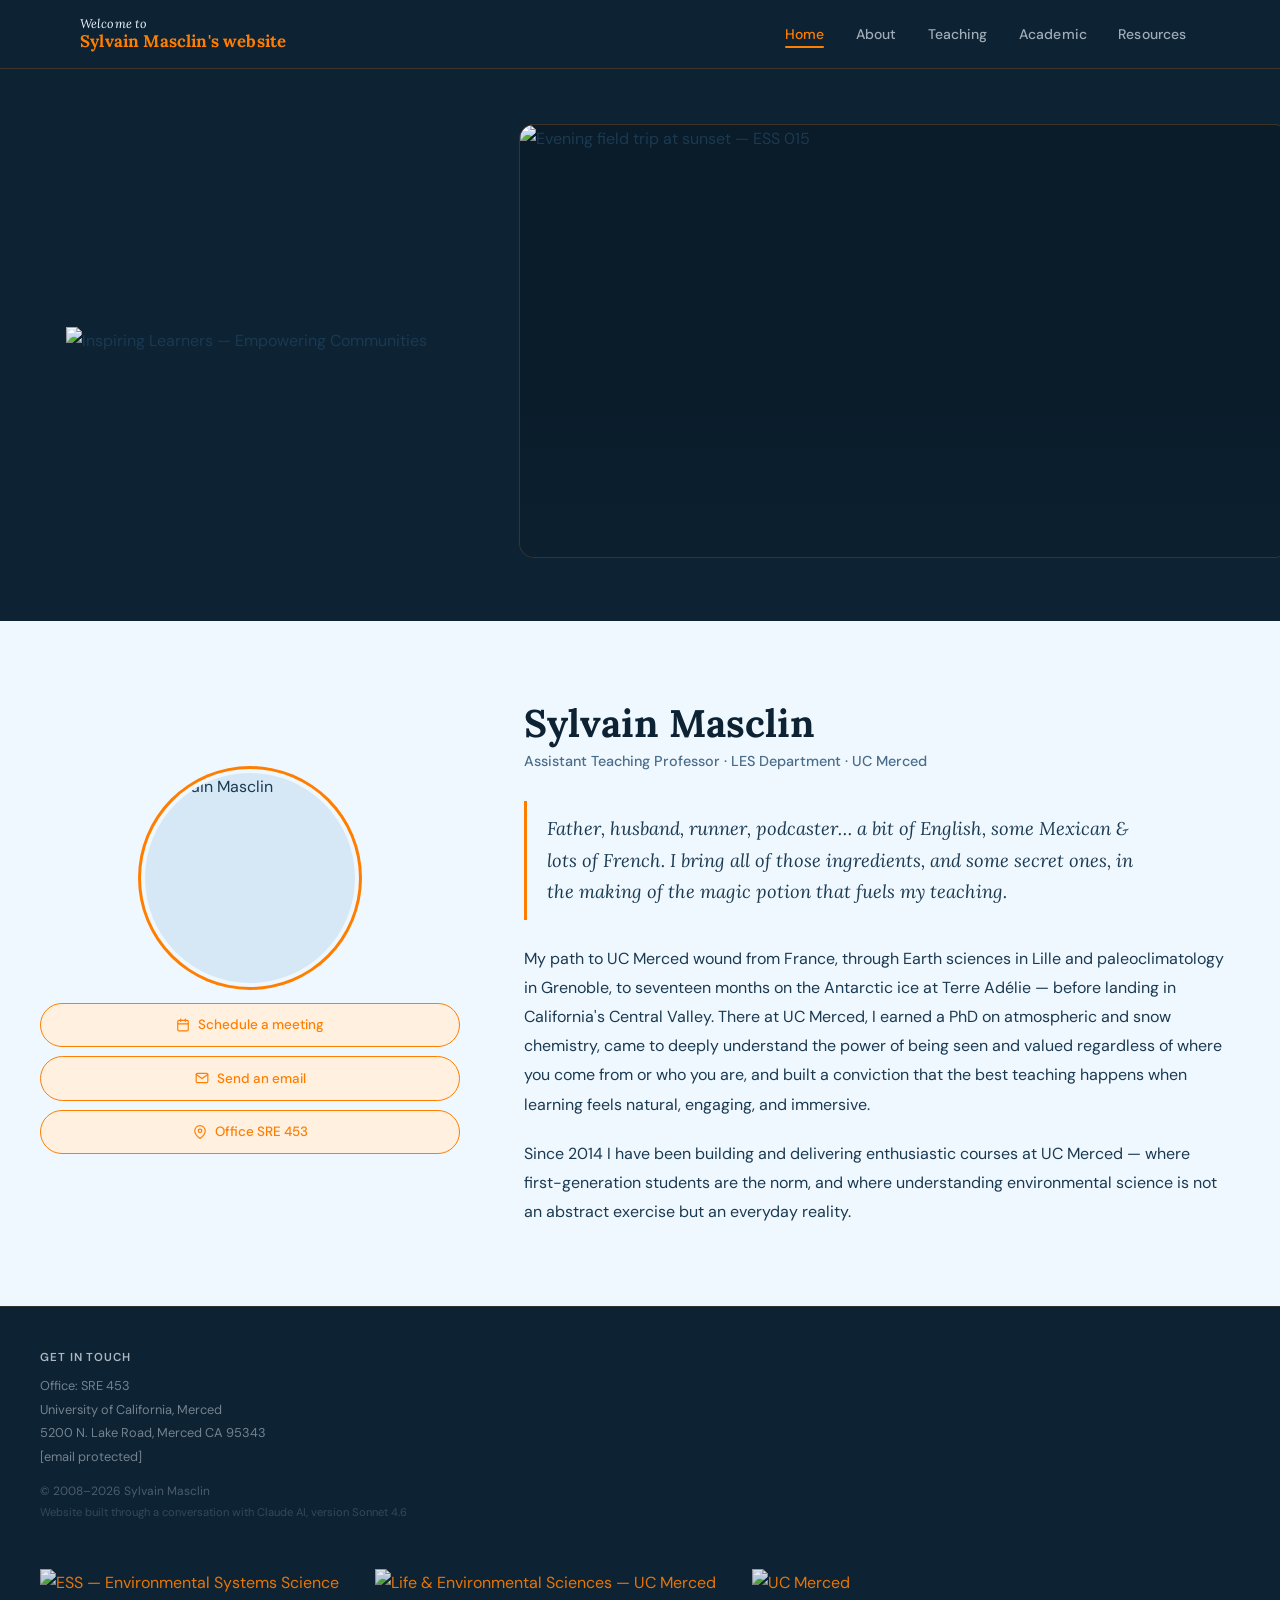
==== index.html @ 2f9e38b6 "Add files via upload" ====
<!DOCTYPE html>
<html lang="en">
<head>
  <meta charset="UTF-8">
  <meta name="viewport" content="width=device-width, initial-scale=1.0">
  <title>Sylvain Masclin — Inspiring Learners, Empowering Communities</title>
  <meta name="description" content="Sylvain Masclin, Assistant Teaching Professor at UC Merced. Earth sciences, atmospheric science, Antarctic field research, and the art of making it stick.">
  <link rel="preconnect" href="https://fonts.googleapis.com">
  <link rel="preconnect" href="https://fonts.gstatic.com" crossorigin>
  <link href="https://fonts.googleapis.com/css2?family=Lora:ital,wght@0,400;0,600;0,700;1,400;1,600&family=DM+Sans:ital,opsz,wght@0,9..40,300;0,9..40,400;0,9..40,500;0,9..40,600;1,9..40,400&display=swap" rel="stylesheet">
  <link rel="stylesheet" href="style.css">
  <style>

    /* ══ NAV ══════════════════════════════════════════════════ */
    .site-nav {
      background: #0d2233;
      border-bottom: 1px solid rgba(255,126,0,0.2);
      position: sticky;
      top: 0;
      z-index: 100;
    }
    .site-nav__inner {
      max-width: 1200px;
      margin-inline: auto;
      padding-inline: clamp(1.25rem, 4vw, 2.5rem);
      display: flex;
      align-items: center;
      gap: 2rem;
      height: 68px;
    }
    .site-nav__brand {
      flex-shrink: 0;
      text-decoration: none;
      line-height: 1.2;
    }
    .site-nav__brand-welcome {
      display: block;
      font-family: 'Lora', serif;
      font-size: 0.78rem;
      font-style: italic;
      font-weight: 400;
      color: #f0f8ff;
      letter-spacing: 0.01em;
    }
    .site-nav__brand-name {
      display: block;
      font-family: 'Lora', serif;
      font-size: 1.05rem;
      font-weight: 700;
      color: #FF7E00;
      letter-spacing: 0.01em;
    }
    .site-nav__links {
      display: flex;
      gap: 0.25rem;
      list-style: none;
      margin-left: auto;
    }
    .site-nav__links a {
      font-family: 'DM Sans', sans-serif;
      font-size: 0.875rem;
      font-weight: 500;
      color: rgba(240,248,255,0.65);
      padding: 0.35rem 0.85rem;
      text-decoration: none;
      position: relative;
      transition: color 200ms ease;
    }
    .site-nav__links a::after {
      content: '';
      position: absolute;
      bottom: 1px; left: 0.85rem; right: 0.85rem;
      height: 1.5px;
      background: #FF7E00;
      transform: scaleX(0);
      transform-origin: left;
      transition: transform 280ms ease;
      border-radius: 1px;
    }
    .site-nav__links a:hover { color: #f0f8ff; }
    .site-nav__links a:hover::after { transform: scaleX(1); }
    .site-nav__links a.active { color: #FF7E00; }
    .site-nav__links a.active::after { transform: scaleX(1); }
    .site-nav__toggle {
      display: none;
      flex-direction: column;
      justify-content: center;
      align-items: center;
      gap: 5px;
      width: 40px; height: 40px;
      background: none; border: none;
      cursor: pointer; padding: 4px;
      margin-left: auto;
    }
    .site-nav__toggle span {
      display: block; width: 22px; height: 1.5px;
      background: rgba(240,248,255,0.7); border-radius: 2px;
    }

    /* ══ HERO ════════════════════════════════════════════════ */
    .hero {
      background: #0d2233;
      padding: 3.5rem clamp(1.25rem, 4vw, 2.5rem) 4rem;
      overflow: hidden;
    }
    .hero__inner {
      max-width: 1200px;
      margin-inline: auto;
      display: grid;
      grid-template-columns: 36% 64%;
      gap: 3rem;
      align-items: center;
    }
    .hero__left {
      display: flex;
      align-items: center;
      justify-content: center;
    }
    .hero__tagline-img {
      width: 100%;
      max-width: 380px;
      height: auto;
      display: block;
      mix-blend-mode: lighten;
    }
    .hero__slideshow {
      position: relative;
      border-radius: 14px;
      overflow: hidden;
      aspect-ratio: 16 / 9;
      background: #0a1c2a;
      box-shadow: 0 0 0 1px rgba(255,126,0,0.2);
      width: 100%;
      max-width: 100%;
      box-sizing: border-box;
    }
    .hslide {
      position: absolute;
      inset: 0;
      opacity: 0;
      transition: opacity 1.2s ease;
    }
    .hslide.active { opacity: 1; }
    .hslide img {
      width: 100%;
      height: 100%;
      object-fit: cover;
      object-position: center;
      display: block;
    }
    .hero__slideshow::after {
      content: '';
      position: absolute; inset: 0;
      background: linear-gradient(to top, rgba(13,34,51,0.60) 0%, transparent 38%);
      pointer-events: none;
      z-index: 1;
    }
    .hslide-caption {
      position: absolute;
      bottom: 0.85rem; left: 1rem; right: 2.5rem;
      z-index: 2;
      font-family: 'DM Sans', sans-serif;
      font-size: 0.7rem;
      font-style: italic;
      color: rgba(240,248,255,0.58);
    }
    .hslide-dots {
      position: absolute;
      bottom: 0.85rem; right: 1rem;
      z-index: 3;
      display: flex; gap: 5px;
    }
    .hsdot {
      width: 6px; height: 6px;
      border-radius: 50%;
      background: rgba(240,248,255,0.3);
      border: none; cursor: pointer; padding: 0;
      transition: all 0.25s ease;
    }
    .hsdot.active { background: #FF7E00; width: 18px; border-radius: 3px; }

    /* ══ INTRO ═══════════════════════════════════════════════ */
    .intro {
      background: #f0f8ff;
      padding: 5rem clamp(1.25rem, 4vw, 2.5rem);
    }
    .intro__inner {
      max-width: 1200px;
      margin-inline: auto;
      display: grid;
      grid-template-columns: 35% 65%;
      gap: 4rem;
      align-items: center;
    }
    .intro__photo-col {
      display: flex;
      flex-direction: column;
      align-items: center;
      gap: 1.25rem;
    }
    .intro__photo-frame {
      width: 210px; height: 210px;
      border-radius: 50%;
      overflow: hidden;
      background: #d6e8f5;
      box-shadow: 0 0 0 4px #f0f8ff, 0 0 0 7px #FF7E00;
      flex-shrink: 0;
    }
    .intro__photo-frame img {
      width: 100%; height: 100%;
      object-fit: cover; object-position: center top;
      display: block;
    }
    .intro__photo-actions {
      display: flex;
      flex-direction: column;
      gap: 0.6rem;
      width: 100%;
    }
    .intro__action-btn {
      display: flex;
      align-items: center;
      justify-content: center;
      gap: 0.5rem;
      font-family: 'DM Sans', sans-serif;
      font-size: 0.84rem;
      font-weight: 500;
      color: #FF7E00;
      background: #fff0e0;
      border: 1.5px solid #FF7E00;
      border-radius: 100px;
      padding: 0.58rem 1rem;
      text-decoration: none;
      transition: background 200ms, color 200ms;
    }
    .intro__action-btn:hover { background: #FF7E00; color: #fff; }
    .intro__action-btn svg { width: 14px; height: 14px; flex-shrink: 0; }
    .intro__bio-name {
      font-family: 'Lora', serif;
      font-size: clamp(1.8rem, 3vw, 2.5rem);
      font-weight: 700;
      color: #0d2233;
      line-height: 1.15;
      margin-bottom: 0.3rem;
    }
    .intro__bio-role {
      font-family: 'DM Sans', sans-serif;
      font-size: 0.9rem;
      font-weight: 500;
      color: #4a6d8c;
      line-height: 1.6;
      margin-bottom: 1.75rem;
    }
    .intro__bio-quote {
      font-family: 'Lora', serif;
      font-size: 1.15rem;
      font-style: italic;
      color: #1a3a52;
      line-height: 1.72;
      margin-bottom: 1.5rem;
      max-width: 58ch;
      border-left: 3px solid #FF7E00;
      padding-left: 1.25rem;
      margin-left: 0;
    }
    .intro__bio-body {
      font-family: 'DM Sans', sans-serif;
      font-size: 1rem;
      color: #1a3a52;
      line-height: 1.82;
      max-width: 64ch;
    }

    /* ══ FOOTER — single row, two columns ════════════════════ */
    .site-footer {
      background: #0d2233;
      border-top: 1px solid rgba(255,126,0,0.15);
      padding: 2.5rem clamp(1.25rem, 4vw, 2.5rem);
    }
    .site-footer__inner {
      max-width: 1200px;
      margin-inline: auto;
      display: flex;
      align-items: center;
      justify-content: space-between;
      gap: 3rem;
    }
    .site-footer__left {
      display: flex;
      flex-direction: column;
      gap: 0;
    }
    .site-footer__address {
      font-family: 'DM Sans', sans-serif;
      font-size: 0.8rem;
      color: rgba(240,248,255,0.45);
      line-height: 1.85;
      font-style: normal;
    }
    .site-footer__address strong {
      color: rgba(240,248,255,0.7);
      font-style: normal;
      display: block;
      margin-bottom: 0.35rem;
      font-size: 0.72rem;
      font-weight: 600;
      letter-spacing: 0.08em;
      text-transform: uppercase;
    }
    .site-footer__address a {
      color: rgba(240,248,255,0.45);
      text-decoration: none;
      transition: color 200ms;
    }
    .site-footer__address a:hover { color: #FF7E00; }
    .site-footer__copy {
      display: block;
      margin-top: 0.75rem;
      font-family: 'DM Sans', sans-serif;
      font-size: 0.75rem;
      color: rgba(240,248,255,0.28);
    }
    .site-footer__built {
      display: block;
      font-family: 'DM Sans', sans-serif;
      font-size: 0.7rem;
      color: rgba(240,248,255,0.18);
      line-height: 1.5;
      margin-top: 0.15rem;
    }
    /* Right: three logos side by side */
    .site-footer__logos {
      display: flex;
      align-items: center;
      gap: 2.25rem;
      flex-shrink: 0;
    }
    .site-footer__logo-img {
      height: 48px;
      width: auto;
      display: block;
      opacity: 0.9;
      transition: opacity 200ms;
    }
    .site-footer__logo-img:hover { opacity: 1; }

    /* ══ RESPONSIVE ═══════════════════════════════════════════ */
    @media (max-width: 960px) {
      .hero__inner { grid-template-columns: 1fr; gap: 2.5rem; }
      .hero__left { justify-content: center; }
      .hero__slideshow { aspect-ratio: 4/3; }
      .intro__inner { grid-template-columns: 1fr; gap: 2.5rem; }
      .intro__photo-col { flex-direction: row; align-items: center; gap: 2rem; }
      .intro__photo-frame { width: 140px; height: 140px; flex-shrink: 0; }
      .intro__photo-actions { flex-direction: row; flex-wrap: wrap; }
    }
    @media (max-width: 700px) {
      .site-footer__inner { flex-direction: column; align-items: flex-start; gap: 2rem; }
      .site-footer__logos { gap: 1.5rem; }
      .site-footer__logo-img { height: 38px; }
    }
    @media (max-width: 600px) {
      .site-nav__links {
        display: none;
        flex-direction: column;
        position: absolute;
        top: 68px; left: 0; right: 0;
        background: #0d2233;
        border-bottom: 1px solid rgba(255,126,0,0.15);
        padding: 1rem 1.5rem;
        z-index: 99;
      }
      .site-nav__links.open { display: flex; }
      .site-nav__links a { font-size: 1rem; padding: 0.65rem 0; }
      .site-nav__links a::after { display: none; }
      .site-nav__toggle { display: flex; }
      .intro__photo-col { flex-direction: column; align-items: center; }
      .intro__photo-frame { width: 180px; height: 180px; }
      .intro__photo-actions { flex-direction: column; width: 100%; }
      .site-nav__brand-welcome { font-size: 0.7rem; }
      .site-nav__brand-name { font-size: 0.9rem; }
    }
  </style>
</head>
<body>

  <a href="#main" class="skip-link">Skip to content</a>

  <nav class="site-nav" aria-label="Main navigation">
    <div class="site-nav__inner">
      <a href="index.html" class="site-nav__brand" aria-label="Sylvain Masclin — Home">
        <span class="site-nav__brand-welcome">Welcome to</span>
        <span class="site-nav__brand-name">Sylvain Masclin's website</span>
      </a>
      <button class="site-nav__toggle" aria-label="Toggle menu" aria-expanded="false" id="nav-toggle">
        <span></span><span></span><span></span>
      </button>
      <ul class="site-nav__links" id="nav-links">
        <li><a href="index.html" class="active">Home</a></li>
        <li><a href="about.html">About</a></li>
        <li><a href="teaching.html">Teaching</a></li>
        <li><a href="academic.html">Academic</a></li>
        <li><a href="resources.html">Resources</a></li>
      </ul>
    </div>
  </nav>

  <main id="main">

    <section class="hero" aria-label="Welcome">
      <div class="hero__inner">
        <div class="hero__left">
          <img src="images/Inspiring_Learners_Empowering_Communities.png"
               alt="Inspiring Learners — Empowering Communities"
               class="hero__tagline-img">
        </div>
        <div class="hero__slideshow" aria-label="Teaching and field course moments">
          <div class="hslide active"><img src="images/10_ESS015__Evening_Field_Trip.jpeg" alt="Evening field trip at sunset — ESS 015"></div>
          <div class="hslide"><img src="images/01_ESS050__Back_from_Vernal_Pool_Field_Trip.png" alt="Back from a vernal pool field trip — ESS 050"></div>
          <div class="hslide"><img src="images/05_ESS002__Class_Activity_in_COB120.jpeg" alt="Class activity in COB 120 — ESS 002"></div>
          <div class="hslide"><img src="images/06_ESS015__Visit_at_the_Weather_Station.jpeg" alt="Visit at the weather station — ESS 015"></div>
          <div class="hslide"><img src="images/09_ESS015__Class_Activity_in_COB114.jpeg" alt="Class activity in COB 114 — ESS 015"></div>
          <div class="hslide"><img src="images/04_ESS015__On_the_Way_Back_from_UC_Merced_Weather_Station.png" alt="On the way back from the weather station — ESS 015"></div>
          <div class="hslide"><img src="images/07_ESS002__Class_Activity_in_COB2_130.jpeg" alt="Class activity — ESS 002"></div>
          <div class="hslide"><img src="images/03_ESS002__Class_Activity_in_ACS102.jpeg" alt="Class activity in ACS 102 — ESS 002"></div>
          <div class="hslide"><img src="images/08_Teaching_Pedagogy_to_Graduate_Students.jpg" alt="Teaching pedagogy to graduate students"></div>
          <div class="hslide"><img src="images/11_ESS050__Class_Activity_in_SSB120.jpeg" alt="Class activity in SSB 120 — ESS 050"></div>
          <div class="hslide"><img src="images/02_ESS002__Behind_the_Students_scene.jpeg" alt="Behind-the-scenes in class — ESS 002"></div>
          <div class="hslide"><img src="images/12_ESS110__A_Teaching_Moment_in_Glacier_Point_120.png" alt="A teaching moment at Glacier Point"></div>
          <div class="hslide-caption" id="slide-caption" aria-live="polite"></div>
          <div class="hslide-dots" id="slide-dots" aria-label="Slideshow navigation"></div>
        </div>
      </div>
    </section>

    <section class="intro" aria-labelledby="intro-name">
      <div class="intro__inner">
        <div class="intro__photo-col">
          <div class="intro__photo-frame">
            <img src="images/Selfie.jpg" alt="Sylvain Masclin">
          </div>
          <div class="intro__photo-actions">
            <a href="https://calendar.app.google/placeholder" class="intro__action-btn" target="_blank" rel="noopener">
              <svg viewBox="0 0 24 24" fill="none" stroke="currentColor" stroke-width="2" stroke-linecap="round" stroke-linejoin="round" aria-hidden="true"><rect x="3" y="4" width="18" height="18" rx="2"/><line x1="16" y1="2" x2="16" y2="6"/><line x1="8" y1="2" x2="8" y2="6"/><line x1="3" y1="10" x2="21" y2="10"/></svg>
              Schedule a meeting
            </a>
            <a href="/cdn-cgi/l/email-protection#e89b85899b8b848186a89d8b858d9a8b8d8cc68d8c9d" class="intro__action-btn">
              <svg viewBox="0 0 24 24" fill="none" stroke="currentColor" stroke-width="2" stroke-linecap="round" stroke-linejoin="round" aria-hidden="true"><path d="M4 4h16c1.1 0 2 .9 2 2v12c0 1.1-.9 2-2 2H4c-1.1 0-2-.9-2-2V6c0-1.1.9-2 2-2z"/><polyline points="22,6 12,13 2,6"/></svg>
              Send an email
            </a>
            <a href="https://maps.ucmerced.edu" class="intro__action-btn" target="_blank" rel="noopener">
              <svg viewBox="0 0 24 24" fill="none" stroke="currentColor" stroke-width="2" stroke-linecap="round" stroke-linejoin="round" aria-hidden="true"><path d="M21 10c0 7-9 13-9 13S3 17 3 10a9 9 0 0 1 18 0z"/><circle cx="12" cy="10" r="3"/></svg>
              Office SRE 453
            </a>
          </div>
        </div>
        <div class="intro__bio">
          <h1 class="intro__bio-name" id="intro-name">Sylvain Masclin</h1>
          <p class="intro__bio-role">Assistant Teaching Professor · LES Department · UC Merced</p>
          <blockquote class="intro__bio-quote">
            Father, husband, runner, podcaster… a bit of English, some Mexican &amp; lots of French. I bring all of those ingredients, and some secret ones, in the making of the magic potion that fuels my teaching.
          </blockquote>
          <p class="intro__bio-body">
            My path to UC Merced wound from France, through Earth sciences in Lille and paleoclimatology in Grenoble, to seventeen months on the Antarctic ice at Terre Adélie — before landing in California's Central Valley. There at UC Merced, I earned a PhD on atmospheric and snow chemistry, came to deeply understand the power of being seen and valued regardless of where you come from or who you are, and built a conviction that the best teaching happens when learning feels natural, engaging, and immersive.
          </p>
          <p class="intro__bio-body" style="margin-top:1.1rem;">
            Since 2014 I have been building and delivering enthusiastic courses at UC Merced — where first-generation students are the norm, and where understanding environmental science is not an abstract exercise but an everyday reality.
          </p>
        </div>
      </div>
    </section>

  </main>

  <footer class="site-footer" role="contentinfo">
    <div class="site-footer__inner">

      <!-- Left: address + copyright -->
      <div class="site-footer__left">
        <address class="site-footer__address">
          <strong>Get in Touch</strong>
          Office: SRE 453<br>
          University of California, Merced<br>
          5200 N. Lake Road, Merced CA 95343<br>
          <a href="/cdn-cgi/l/email-protection#02716f6371616e6b6c4277616f67706167662c676677"><span class="__cf_email__" data-cfemail="97e4faf6e4f4fbfef9d7e2f4faf2e5f4f2f3b9f2f3e2">[email&#160;protected]</span></a>
        </address>
        <span class="site-footer__copy">© 2008–2026 Sylvain Masclin</span>
        <span class="site-footer__built">Website built through a conversation with Claude&nbsp;AI, version Sonnet&nbsp;4.6</span>
      </div>

      <!-- Right: three logos side by side, vertically centered -->
      <div class="site-footer__logos">
        <a href="https://les.ucmerced.edu/ess" target="_blank" rel="noopener" aria-label="Environmental Systems Science — UC Merced">
          <img src="images/ESS_Logo.png" alt="ESS — Environmental Systems Science" class="site-footer__logo-img">
        </a>
        <a href="https://les.ucmerced.edu" target="_blank" rel="noopener" aria-label="Life and Environmental Sciences — UC Merced">
          <img src="images/LESlogo.png" alt="Life &amp; Environmental Sciences — UC Merced" class="site-footer__logo-img">
        </a>
        <a href="https://www.ucmerced.edu" target="_blank" rel="noopener" aria-label="University of California, Merced">
          <img src="images/ucmlogo_boomer.png" alt="UC Merced" class="site-footer__logo-img">
        </a>
      </div>

    </div>
  </footer>

  <script data-cfasync="false" src="/cdn-cgi/scripts/5c5dd728/cloudflare-static/email-decode.min.js"></script><script>
    const slides   = document.querySelectorAll('.hslide');
    const dotsWrap = document.getElementById('slide-dots');
    const caption  = document.getElementById('slide-caption');
    let cur = 0, timer;
    const captions = [
      'Evening field trip — ESS 015',
      'Vernal pool field trip — ESS 050',
      'Class activity in COB 120 — ESS 002',
      'Weather station visit — ESS 015',
      'Class activity in COB 114 — ESS 015',
      'On the way back from the weather station — ESS 015',
      'Class activity — ESS 002',
      'Class activity in ACS 102 — ESS 002',
      'Teaching pedagogy to graduate students',
      'Class activity in SSB 120 — ESS 050',
      'Behind the scenes — ESS 002',
      'A teaching moment at Glacier Point'
    ];
    slides.forEach((_, i) => {
      const d = document.createElement('button');
      d.className = 'hsdot' + (i === 0 ? ' active' : '');
      d.setAttribute('aria-label', 'Go to slide ' + (i + 1));
      d.addEventListener('click', () => { goTo(i); reset(); });
      dotsWrap.appendChild(d);
    });
    function goTo(n) {
      slides[cur].classList.remove('active');
      dotsWrap.querySelectorAll('.hsdot')[cur].classList.remove('active');
      cur = (n + slides.length) % slides.length;
      slides[cur].classList.add('active');
      dotsWrap.querySelectorAll('.hsdot')[cur].classList.add('active');
      caption.textContent = captions[cur] || '';
    }
    function reset() {
      clearInterval(timer);
      timer = setInterval(() => goTo(cur + 1), 7000);
    }
    caption.textContent = captions[0];
    reset();

    const t
---- style.css ----
/* ============================================================
   style.css — Sylvain Masclin Personal Academic Website
   smasclin.com
   ============================================================ */

/* ── Google Fonts ─────────────────────────────────────────── */
@import url('https://fonts.googleapis.com/css2?family=Lora:ital,wght@0,400;0,600;0,700;1,400;1,600&family=DM+Sans:ital,opsz,wght@0,9..40,300;0,9..40,400;0,9..40,500;0,9..40,600;1,9..40,400&display=swap');

/* ── CSS Custom Properties ────────────────────────────────── */
:root {
  /* Brand palette */
  --accent:        #FF7E00;
  --accent-dark:   #cc6500;
  --accent-light:  #ffaa44;
  --accent-tint:   #fff0e0;

  /* Backgrounds */
  --bg-page:       #f0f8ff;
  --bg-surface:    #e8f4ff;
  --bg-card:       #f8fcff;
  --bg-dark:       #0d2233;

  /* Text */
  --text-primary:  #0d2233;
  --text-body:     #1a3a52;
  --text-muted:    #4a6d8c;
  --text-light:    #7a9ab5;
  --text-on-dark:  #f0f8ff;

  /* Borders */
  --border-light:  #d6e8f5;
  --border-mid:    #b8d4e8;

  /* Typography */
  --font-serif:    'Lora', Georgia, serif;
  --font-sans:     'DM Sans', system-ui, sans-serif;

  /* Spacing scale */
  --space-xs:  0.5rem;
  --space-sm:  1rem;
  --space-md:  1.5rem;
  --space-lg:  2.5rem;
  --space-xl:  4rem;
  --space-2xl: 6rem;

  /* Layout */
  --content-width:     1100px;
  --content-narrow:    720px;
  --radius-sm:   6px;
  --radius-md:   12px;
  --radius-lg:   20px;
  --radius-pill: 100px;

  /* Transitions */
  --transition-fast: 180ms ease;
  --transition-mid:  300ms ease;
}

/* ── Reset & Base ──────────────────────────────────────────── */
*, *::before, *::after {
  box-sizing: border-box;
  margin: 0;
  padding: 0;
}

html {
  font-size: 16px;
  scroll-behavior: smooth;
  -webkit-text-size-adjust: 100%;
}

body {
  background-color: var(--bg-page);
  color: var(--text-body);
  font-family: var(--font-sans);
  font-size: 1rem;
  font-weight: 400;
  line-height: 1.75;
  min-height: 100vh;
  display: flex;
  flex-direction: column;
}

img {
  display: block;
  max-width: 100%;
  height: auto;
}

a {
  color: var(--accent);
  text-decoration: none;
  transition: color var(--transition-fast);
}

a:hover {
  color: var(--accent-dark);
}

ul, ol {
  padding-left: 1.4rem;
}

/* ── Typography Scale ──────────────────────────────────────── */
h1, h2, h3, h4, h5, h6 {
  font-family: var(--font-serif);
  color: var(--text-primary);
  line-height: 1.2;
  font-weight: 700;
}

h1 { font-size: clamp(2rem,    5vw, 3.25rem); }
h2 { font-size: clamp(1.5rem,  3vw, 2.25rem); }
h3 { font-size: clamp(1.2rem, 2.5vw, 1.6rem); }
h4 { font-size: 1.15rem; font-weight: 600; }
h5 { font-size: 1rem;    font-weight: 600; }
h6 { font-size: 0.9rem;  font-weight: 600; letter-spacing: 0.06em; text-transform: uppercase; }

p {
  margin-bottom: 1.25rem;
  color: var(--text-body);
}

p:last-child {
  margin-bottom: 0;
}

blockquote {
  border-left: 3px solid var(--accent);
  padding: 0.75rem 0 0.75rem 1.5rem;
  margin: var(--space-md) 0;
  font-family: var(--font-serif);
  font-style: italic;
  font-size: 1.15rem;
  color: var(--text-muted);
}

strong {
  font-weight: 600;
  color: var(--text-primary);
}

em {
  font-style: italic;
}

small {
  font-size: 0.8rem;
  color: var(--text-muted);
}

/* ── Layout Utilities ──────────────────────────────────────── */
.container {
  width: 100%;
  max-width: var(--content-width);
  margin-inline: auto;
  padding-inline: clamp(1.25rem, 5vw, 2.5rem);
}

.container--narrow {
  max-width: var(--content-narrow);
}

.section {
  padding-block: var(--space-xl);
}

.section--lg {
  padding-block: var(--space-2xl);
}

.section--tinted {
  background-color: var(--bg-surface);
}

.section--dark {
  background-color: var(--bg-dark);
  color: var(--text-on-dark);
}

.section--dark h1,
.section--dark h2,
.section--dark h3,
.section--dark h4 {
  color: var(--text-on-dark);
}

.section--dark p {
  color: rgba(250, 246, 240, 0.85);
}

/* ── Grid helpers ──────────────────────────────────────────── */
.grid-2 {
  display: grid;
  grid-template-columns: repeat(auto-fit, minmax(min(100%, 440px), 1fr));
  gap: var(--space-lg);
}

.grid-3 {
  display: grid;
  grid-template-columns: repeat(auto-fit, minmax(min(100%, 300px), 1fr));
  gap: var(--space-md);
}

/* ── Flex helpers ──────────────────────────────────────────── */
.flex-center {
  display: flex;
  align-items: center;
  justify-content: center;
}

.flex-between {
  display: flex;
  align-items: center;
  justify-content: space-between;
  gap: var(--space-sm);
}

/* ── Navigation ────────────────────────────────────────────── */
.site-nav {
  background-color: var(--bg-page);
  border-bottom: 1px solid var(--border-light);
  position: sticky;
  top: 0;
  z-index: 100;
}

.site-nav__inner {
  display: flex;
  align-items: center;
  justify-content: space-between;
  height: 64px;
  gap: var(--space-sm);
}

/* Site name / logo */
.site-nav__name {
  font-family: var(--font-serif);
  font-size: 1.1rem;
  font-weight: 700;
  color: var(--text-primary);
  white-space: nowrap;
  flex-shrink: 0;
}

.site-nav__name:hover {
  color: var(--accent);
}

/* Nav links */
.site-nav__links {
  display: flex;
  align-items: center;
  gap: 0.25rem;
  list-style: none;
  padding: 0;
}

.site-nav__links a {
  font-family: var(--font-sans);
  font-size: 0.875rem;
  font-weight: 500;
  color: var(--text-muted);
  padding: 0.35rem 0.75rem;
  border-radius: var(--radius-pill);
  position: relative;
  transition: color var(--transition-fast), background var(--transition-fast);
  letter-spacing: 0.01em;
}

/* Animated underline effect */
.site-nav__links a::after {
  content: '';
  position: absolute;
  bottom: 2px;
  left: 0.75rem;
  right: 0.75rem;
  height: 1.5px;
  background: var(--accent);
  transform: scaleX(0);
  transform-origin: left;
  transition: transform var(--transition-mid);
  border-radius: 1px;
}

.site-nav__links a:hover {
  color: var(--text-primary);
  background: transparent;
}

.site-nav__links a:hover::after {
  transform: scaleX(1);
}

.site-nav__links a.active {
  color: var(--accent);
}

.site-nav__links a.active::after {
  transform: scaleX(1);
}

/* Mobile hamburger */
.site-nav__toggle {
  display: none;
  flex-direction: column;
  justify-content: center;
  align-items: center;
  gap: 5px;
  width: 40px;
  height: 40px;
  background: none;
  border: none;
  cursor: pointer;
  padding: 4px;
  flex-shrink: 0;
}

.site-nav__toggle span {
  display: block;
  width: 22px;
  height: 1.5px;
  background-color: var(--text-primary);
  border-radius: 2px;
  transition: transform var(--transition-fast), opacity var(--transition-fast);
}

/* ── Page Header (used on inner pages) ─────────────────────── */
.page-header {
  background-color: var(--bg-surface);
  border-bottom: 1px solid var(--border-light);
  padding-block: var(--space-xl);
}

.page-header__eyebrow {
  font-family: var(--font-sans);
  font-size: 0.75rem;
  font-weight: 600;
  letter-spacing: 0.1em;
  text-transform: uppercase;
  color: var(--accent);
  margin-bottom: 0.75rem;
  display: block;
}

.page-header__title {
  margin-bottom: 0.75rem;
}

.page-header__subtitle {
  font-size: 1.15rem;
  color: var(--text-muted);
  max-width: 60ch;
}

/* ── Hero ──────────────────────────────────────────────────── */
.hero {
  background-color: var(--bg-surface);
  padding-block: var(--space-xl);
}

.hero__inner {
  display: grid;
  grid-template-columns: 1fr 1fr;
  gap: var(--space-xl);
  align-items: center;
}

.hero__eyebrow {
  font-family: var(--font-sans);
  font-size: 0.75rem;
  font-weight: 600;
  letter-spacing: 0.12em;
  text-transform: uppercase;
  color: var(--accent);
  margin-bottom: 1rem;
  display: block;
}

.hero__title {
  margin-bottom: 1.25rem;
}

.hero__title em {
  font-style: italic;
  color: var(--accent);
}

.hero__lead {
  font-size: 1.1rem;
  color: var(--text-muted);
  max-width: 52ch;
  margin-bottom: var(--space-md);
}

/* ── Buttons ───────────────────────────────────────────────── */
.btn {
  display: inline-flex;
  align-items: center;
  gap: 0.5rem;
  font-family: var(--font-sans);
  font-size: 0.9rem;
  font-weight: 500;
  padding: 0.65rem 1.4rem;
  border-radius: var(--radius-pill);
  border: 1.5px solid transparent;
  cursor: pointer;
  transition: background var(--transition-fast),
              color var(--transition-fast),
              border-color var(--transition-fast),
              transform var(--transition-fast);
  text-decoration: none;
  white-space: nowrap;
}

.btn:hover {
  transform: translateY(-1px);
}

.btn--primary {
  background: var(--accent);
  color: #fff;
  border-color: var(--accent);
}

.btn--primary:hover {
  background: var(--accent-dark);
  border-color: var(--accent-dark);
  color: #fff;
}

.btn--outline {
  background: transparent;
  color: var(--accent);
  border-color: var(--accent);
}

.btn--outline:hover {
  background: var(--accent-tint);
  color: var(--accent-dark);
}

.btn--ghost {
  background: transparent;
  color: var(--text-muted);
  border-color: var(--border-mid);
}

.btn--ghost:hover {
  background: var(--bg-surface);
  color: var(--text-primary);
  border-color: var(--border-mid);
}

.btn-group {
  display: flex;
  flex-wrap: wrap;
  gap: 0.75rem;
  margin-top: var(--space-md);
}

/* ── Cards ─────────────────────────────────────────────────── */
.card {
  background: var(--bg-card);
  border: 1px solid var(--border-light);
  border-radius: var(--radius-lg);
  padding: var(--space-md);
  transition: box-shadow var(--transition-mid), transform var(--transition-mid);
}

.card:hover {
  transform: translateY(-3px);
  box-shadow: 0 8px 28px rgba(43, 35, 24, 0.08);
}

.card__tag {
  display: inline-block;
  font-family: var(--font-sans);
  font-size: 0.7rem;
  font-weight: 600;
  letter-spacing: 0.08em;
  text-transform: uppercase;
  color: var(--accent);
  background: var(--accent-tint);
  padding: 0.25rem 0.65rem;
  border-radius: var(--radius-pill);
  margin-bottom: 0.75rem;
}

.card__title {
  font-size: 1.15rem;
  margin-bottom: 0.5rem;
}

.card__body {
  font-size: 0.9rem;
  color: var(--text-muted);
  line-height: 1.65;
}

/* ── Dividers & Decorative ─────────────────────────────────── */
.divider {
  border: none;
  border-top: 1px solid var(--border-light);
  margin-block: var(--space-lg);
}

.section-label {
  display: flex;
  align-items: center;
  gap: 1rem;
  font-family: var(--font-sans);
  font-size: 0.7rem;
  font-weight: 600;
  letter-spacing: 0.12em;
  text-transform: uppercase;
  color: var(--text-light);
  margin-bottom: var(--space-md);
}

.section-label::after {
  content: '';
  flex: 1;
  height: 1px;
  background: var(--border-light);
}

.section-heading {
  margin-bottom: var(--space-md);
}

.section-heading__title {
  margin-bottom: 0.5rem;
}

.section-heading__sub {
  font-size: 1.05rem;
  color: var(--text-muted);
  max-width: 55ch;
}

/* ── Tag / Pill ────────────────────────────────────────────── */
.tag {
  display: inline-block;
  font-family: var(--font-sans);
  font-size: 0.75rem;
  font-weight: 500;
  color: var(--text-muted);
  background: var(--bg-surface);
  border: 1px solid var(--border-light);
  padding: 0.2rem 0.65rem;
  border-radius: var(--radius-pill);
}

.tag--accent {
  color: var(--accent);
  background: var(--accent-tint);
  border-color: transparent;
}

/* ── Slideshow ─────────────────────────────────────────────── */
.slideshow {
  position: relative;
  overflow: hidden;
  border-radius: var(--radius-lg);
  background: var(--bg-surface);
  aspect-ratio: 4 / 3;
}

.slideshow__slide {
  position: absolute;
  inset: 0;
  opacity: 0;
  transition: opacity 1s ease;
}

.slideshow__slide.active {
  opacity: 1;
}

.slideshow__slide img {
  width: 100%;
  height: 100%;
  object-fit: cover;
}

.slideshow__caption {
  position: absolute;
  bottom: 0;
  left: 0;
  right: 0;
  padding: 1rem 1.25rem;
  background: linear-gradient(to top, rgba(43,35,24,0.72) 0%, transparent 100%);
  color: rgba(250,246,240,0.9);
  font-size: 0.8rem;
  font-family: var(--font-sans);
}

.slideshow__dots {
  position: absolute;
  bottom: 0.75rem;
  right: 1rem;
  display: flex;
  gap: 6px;
}

.slideshow__dot {
  width: 6px;
  height: 6px;
  border-radius: 50%;
  background: rgba(250,246,240,0.45);
  transition: background var(--transition-fast), width var(--transition-fast);
  cursor: pointer;
  border: none;
}

.slideshow__dot.active {
  background: rgba(250,246,240,0.95);
  width: 18px;
  border-radius: 3px;
}

/* ── Timeline ──────────────────────────────────────────────── */
.timeline {
  position: relative;
  padding-left: 2.5rem;
}

.timeline::before {
  content: '';
  position: absolute;
  left: 0.5rem;
  top: 6px;
  bottom: 6px;
  width: 1px;
  background: var(--border-mid);
}

.timeline__item {
  position: relative;
  margin-bottom: var(--space-lg);
}

.timeline__item:last-child {
  margin-bottom: 0;
}

.timeline__dot {
  position: absolute;
  left: -2.15rem;
  top: 0.35rem;
  width: 12px;
  height: 12px;
  border-radius: 50%;
  background: var(--bg-page);
  border: 2px solid var(--accent);
  transition: background var(--transition-fast);
}

.timeline__item:hover .timeline__dot {
  background: var(--accent);
}

.timeline__date {
  font-family: var(--font-sans);
  font-size: 0.75rem;
  font-weight: 600;
  letter-spacing: 0.08em;
  text-transform: uppercase;
  color: var(--accent);
  margin-bottom: 0.35rem;
}

.timeline__title {
  font-family: var(--font-serif);
  font-size: 1.1rem;
  font-weight: 600;
  color: var(--text-primary);
  margin-bottom: 0.4rem;
}

.timeline__body {
  font-size: 0.9rem;
  color: var(--text-muted);
  line-height: 1.65;
}

/* ── Course Card ───────────────────────────────────────────── */
.course-card {
  background: var(--bg-card);
  border: 1px solid var(--border-light);
  border-top: 3px solid var(--accent);
  border-radius: 0 0 var(--radius-md) var(--radius-md);
  padding: var(--space-md);
}

.course-card__code {
  font-family: var(--font-sans);
  font-size: 0.7rem;
  font-weight: 700;
  letter-spacing: 0.1em;
  text-transform: uppercase;
  color: var(--accent);
  margin-bottom: 0.4rem;
}

.course-card__title {
  font-family: var(--font-serif);
  font-size: 1.2rem;
  font-weight: 700;
  color: var(--text-primary);
  margin-bottom: 0.6rem;
}

.course-card__desc {
  font-size: 0.9rem;
  color: var(--text-muted);
  line-height: 1.65;
  margin-bottom: var(--space-sm);
}

/* ── Contact Strip ─────────────────────────────────────────── */
.contact-strip {
  background: var(--bg-dark);
  color: var(--text-on-dark);
  padding-block: var(--space-lg);
}

.contact-strip__inner {
  display: flex;
  flex-wrap: wrap;
  align-items: center;
  justify-content: space-between;
  gap: var(--space-md);
}

.contact-strip__text h3 {
  color: var(--text-on-dark);
  margin-bottom: 0.4rem;
}

.contact-strip__text p {
  color: rgba(250,246,240,0.7);
  font-size: 0.95rem;
  margin: 0;
}

.contact-strip a {
  color: var(--accent-light);
}

.contact-strip a:hover {
  color: var(--text-on-dark);
}

/* ── Footer ────────────────────────────────────────────────── */
.site-footer {
  background-color: var(--bg-dark);
  border-top: 1px solid rgba(250,246,240,0.08);
  padding-block: var(--space-md);
  margin-top: auto;
}

.site-footer__inner {
  display: flex;
  flex-wrap: wrap;
  align-items: center;
  justify-content: space-between;
  gap: var(--space-sm);
}

.site-footer__copy {
  font-size: 0.8rem;
  color: rgba(250,246,240,0.45);
}

.site-footer__affil {
  font-size: 0.8rem;
  color: rgba(250,246,240,0.45);
  text-align: right;
}

/* ── Resource Hub ──────────────────────────────────────────── */
.resource-section {
  margin-bottom: var(--space-xl);
}

.resource-section__header {
  display: flex;
  align-items: baseline;
  gap: 1rem;
  margin-bottom: var(--space-md);
  padding-bottom: 0.75rem;
  border-bottom: 1px solid var(--border-light);
}

.resource-section__header h3 {
  flex: 1;
}

.resource-section__meta {
  font-size: 0.8rem;
  color: var(--text-light);
}

/* ── Tip Card (Resources newsletter) ──────────────────────── */
.tip-card {
  background: var(--bg-card);
  border: 1px solid var(--border-light);
  border-left: 3px solid var(--accent);
  border-radius: 0 var(--radius-md) var(--radius-md) 0;
  padding: var(--space-sm) var(--space-md);
  margin-bottom: 0.75rem;
  transition: transform var(--transition-fast), box-shadow var(--transition-fast);
}

.tip-card:hover {
  transform: translateX(3px);
  box-shadow: 2px 4px 16px rgba(43,35,24,0.07);
}

.tip-card__meta {
  font-size: 0.75rem;
  color: var(--text-light);
  margin-bottom: 0.25rem;
}

.tip-card__title {
  font-family: var(--font-serif);
  font-size: 1rem;
  font-weight: 600;
  color: var(--text-primary);
}

/* ── Academic / CV Section ─────────────────────────────────── */
.doc-link {
  display: flex;
  align-items: center;
  gap: 1rem;
  padding: var(--space-sm) var(--space-md);
  background: var(--bg-card);
  border: 1px solid var(--border-light);
  border-radius: var(--radius-md);
  margin-bottom: 0.75rem;
  transition: border-color var(--transition-fast), transform var(--transition-fast);
  text-decoration: none;
}

.doc-link:hover {
  border-color: var(--accent);
  transform: translateX(3px);
}

.doc-link__icon {
  width: 40px;
  height: 40px;
  background: var(--accent-tint);
  border-radius: var(--radius-sm);
  display: flex;
  align-items: center;
  justify-content: center;
  font-size: 1.1rem;
  flex-shrink: 0;
}

.doc-link__title {
  font-family: var(--font-serif);
  font-weight: 600;
  color: var(--text-primary);
  margin-bottom: 0.15rem;
}

.doc-link__meta {
  font-size: 0.8rem;
  color: var(--text-light);
}

/* ── Prose content (About, Teaching philosophy) ────────────── */
.prose {
  max-width: 68ch;
}

.prose p {
  margin-bottom: 1.35rem;
}

.prose h2 {
  margin-top: var(--space-lg);
  margin-bottom: var(--space-sm);
}

.prose h3 {
  margin-top: var(--space-md);
  margin-bottom: 0.75rem;
}

.prose ul,
.prose ol {
  margin-bottom: 1.25rem;
}

.prose li {
  margin-bottom: 0.4rem;
  color: var(--text-body);
}

/* ── Responsive — tablet ───────────────────────────────────── */
@media (max-width: 900px) {
  .hero__inner {
    grid-template-columns: 1fr;
  }

  .hero__lead {
    max-width: 100%;
  }
}

/* ── Responsive — mobile ───────────────────────────────────── */
@media (max-width: 600px) {
  :root {
    --space-xl:  2.5rem;
    --space-2xl: 4rem;
  }

  /* Mobile nav: hide links, show hamburger */
  .site-nav__links {
    display: none;
    flex-direction: column;
    position: absolute;
    top: 64px;
    left: 0;
    right: 0;
    background: var(--bg-page);
    border-bottom: 1px solid var(--border-light);
    padding: var(--space-sm) var(--space-md);
    gap: 0.1rem;
    z-index: 99;
  }

  .site-nav__links.open {
    display: flex;
  }

  .site-nav__links a {
    padding: 0.65rem 0.5rem;
    font-size: 1rem;
  }

  .site-nav__links a::after {
    display: none;
  }

  .site-nav {
    position: sticky;
    top: 0;
  }

  .site-nav__toggle {
    display: flex;
  }

  .contact-strip__inner {
    flex-direction: column;
    align-items: flex-start;
  }

  .site-footer__inner {
    flex-direction: column;
    text-align: center;
  }

  .site-footer__affil {
    text-align: center;
  }
}

/* ── Accessibility ─────────────────────────────────────────── */
:focus-visible {
  outline: 2px solid var(--accent);
  outline-offset: 3px;
  border-radius: 3px;
}

@media (prefers-reduced-motion: reduce) {
  *, *::before, *::after {
    transition-duration: 0.01ms !important;
    animation-duration: 0.01ms !important;
  }

  html {
    scroll-behavior: auto;
  }
}

/* ── Skip link ─────────────────────────────────────────────── */
.skip-link {
  position: absolute;
  top: -100%;
  left: 1rem;
  background: var(--accent);
  color: #fff;
  padding: 0.5rem 1rem;
  border-radius: 0 0 var(--radius-sm) var(--radius-sm);
  font-size: 0.85rem;
  font-weight: 600;
  z-index: 200;
}

.skip-link:focus {
  top: 0;
}
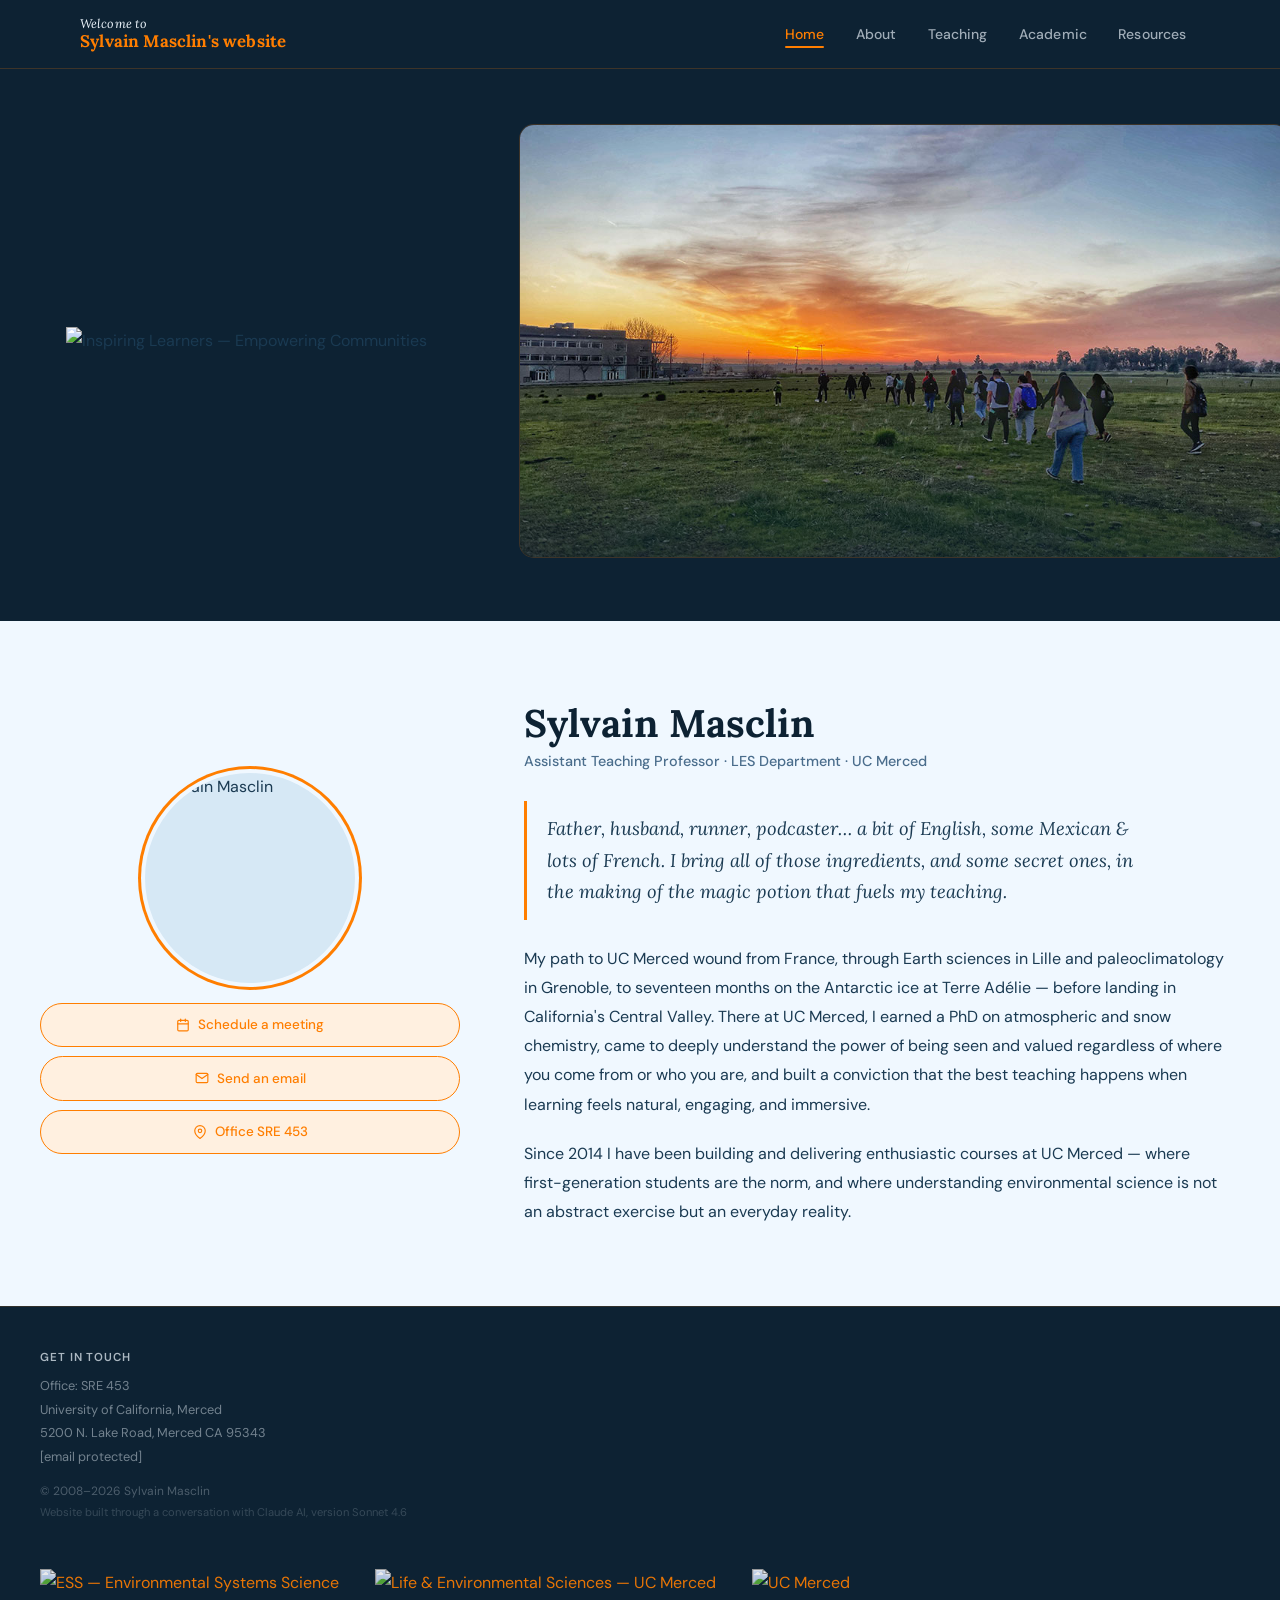
==== commit 00897ef2: "Add files via upload" ====
--- a/index.html
+++ b/index.html
@@ -410,23 +410,23 @@
     <section class="hero" aria-label="Welcome">
       <div class="hero__inner">
         <div class="hero__left">
-          <img src="images/Inspiring_Learners_Empowering_Communities.png"
+          <img src="images/Inspiring%20Learners%20Empowering%20Communities.png"
                alt="Inspiring Learners — Empowering Communities"
                class="hero__tagline-img">
         </div>
         <div class="hero__slideshow" aria-label="Teaching and field course moments">
-          <div class="hslide active"><img src="images/10_ESS015__Evening_Field_Trip.jpeg" alt="Evening field trip at sunset — ESS 015"></div>
-          <div class="hslide"><img src="images/01_ESS050__Back_from_Vernal_Pool_Field_Trip.png" alt="Back from a vernal pool field trip — ESS 050"></div>
-          <div class="hslide"><img src="images/05_ESS002__Class_Activity_in_COB120.jpeg" alt="Class activity in COB 120 — ESS 002"></div>
-          <div class="hslide"><img src="images/06_ESS015__Visit_at_the_Weather_Station.jpeg" alt="Visit at the weather station — ESS 015"></div>
-          <div class="hslide"><img src="images/09_ESS015__Class_Activity_in_COB114.jpeg" alt="Class activity in COB 114 — ESS 015"></div>
-          <div class="hslide"><img src="images/04_ESS015__On_the_Way_Back_from_UC_Merced_Weather_Station.png" alt="On the way back from the weather station — ESS 015"></div>
-          <div class="hslide"><img src="images/07_ESS002__Class_Activity_in_COB2_130.jpeg" alt="Class activity — ESS 002"></div>
-          <div class="hslide"><img src="images/03_ESS002__Class_Activity_in_ACS102.jpeg" alt="Class activity in ACS 102 — ESS 002"></div>
-          <div class="hslide"><img src="images/08_Teaching_Pedagogy_to_Graduate_Students.jpg" alt="Teaching pedagogy to graduate students"></div>
-          <div class="hslide"><img src="images/11_ESS050__Class_Activity_in_SSB120.jpeg" alt="Class activity in SSB 120 — ESS 050"></div>
-          <div class="hslide"><img src="images/02_ESS002__Behind_the_Students_scene.jpeg" alt="Behind-the-scenes in class — ESS 002"></div>
-          <div class="hslide"><img src="images/12_ESS110__A_Teaching_Moment_in_Glacier_Point_120.png" alt="A teaching moment at Glacier Point"></div>
+          <div class="hslide active"><img src="images/10%20ESS015%20-%20Evening%20Field%20Trip.jpeg" alt="Evening field trip at sunset — ESS 015"></div>
+          <div class="hslide"><img src="images/01%20ESS050%20-%20Back%20from%20Vernal%20Pool%20Field%20Trip.png" alt="Back from a vernal pool field trip — ESS 050"></div>
+          <div class="hslide"><img src="images/05%20ESS002%20-%20Class%20Activity%20in%20COB120.jpeg" alt="Class activity in COB 120 — ESS 002"></div>
+          <div class="hslide"><img src="images/06%20ESS015%20-%20Visit%20at%20the%20Weather%20Station.jpeg" alt="Visit at the weather station — ESS 015"></div>
+          <div class="hslide"><img src="images/09%20ESS015%20-%20Class%20Activity%20in%20COB114.jpeg" alt="Class activity in COB 114 — ESS 015"></div>
+          <div class="hslide"><img src="images/04%20ESS015%20-%20On%20the%20Way%20Back%20from%20UC%20Merced%20Weather%20Station.png" alt="On the way back from the weather station — ESS 015"></div>
+          <div class="hslide"><img src="images/07%20ESS002%20-%20Class%20Activity%20in%20COB2%20130.jpeg" alt="Class activity — ESS 002"></div>
+          <div class="hslide"><img src="images/03%20ESS002%20-%20Class%20Activity%20in%20ACS102.jpeg" alt="Class activity in ACS 102 — ESS 002"></div>
+          <div class="hslide"><img src="images/08%20Teaching%20Pedagogy%20to%20Graduate%20Students.jpg" alt="Teaching pedagogy to graduate students"></div>
+          <div class="hslide"><img src="images/11%20ESS050%20-%20Class%20Activity%20in%20SSB120.jpeg" alt="Class activity in SSB 120 — ESS 050"></div>
+          <div class="hslide"><img src="images/02%20ESS002%20-%20Behind%20the%20Students'%20scene.jpeg" alt="Behind-the-scenes in class — ESS 002"></div>
+          <div class="hslide"><img src="images/12%20ESS110%20-%20A%20Teaching%20Moment%20in%20Glacier%20Point%20120.png" alt="A teaching moment at Glacier Point"></div>
           <div class="hslide-caption" id="slide-caption" aria-live="polite"></div>
           <div class="hslide-dots" id="slide-dots" aria-label="Slideshow navigation"></div>
         </div>
@@ -491,10 +491,10 @@
       <!-- Right: three logos side by side, vertically centered -->
       <div class="site-footer__logos">
         <a href="https://les.ucmerced.edu/ess" target="_blank" rel="noopener" aria-label="Environmental Systems Science — UC Merced">
-          <img src="images/ESS_Logo.png" alt="ESS — Environmental Systems Science" class="site-footer__logo-img">
+          <img src="images/ESS%20Logo.png" alt="ESS — Environmental Systems Science" class="site-footer__logo-img">
         </a>
         <a href="https://les.ucmerced.edu" target="_blank" rel="noopener" aria-label="Life and Environmental Sciences — UC Merced">
-          <img src="images/LESlogo.png" alt="Life &amp; Environmental Sciences — UC Merced" class="site-footer__logo-img">
+          <img src="images/LES-logo.png" alt="Life &amp; Environmental Sciences — UC Merced" class="site-footer__logo-img">
         </a>
         <a href="https://www.ucmerced.edu" target="_blank" rel="noopener" aria-label="University of California, Merced">
           <img src="images/ucmlogo_boomer.png" alt="UC Merced" class="site-footer__logo-img">
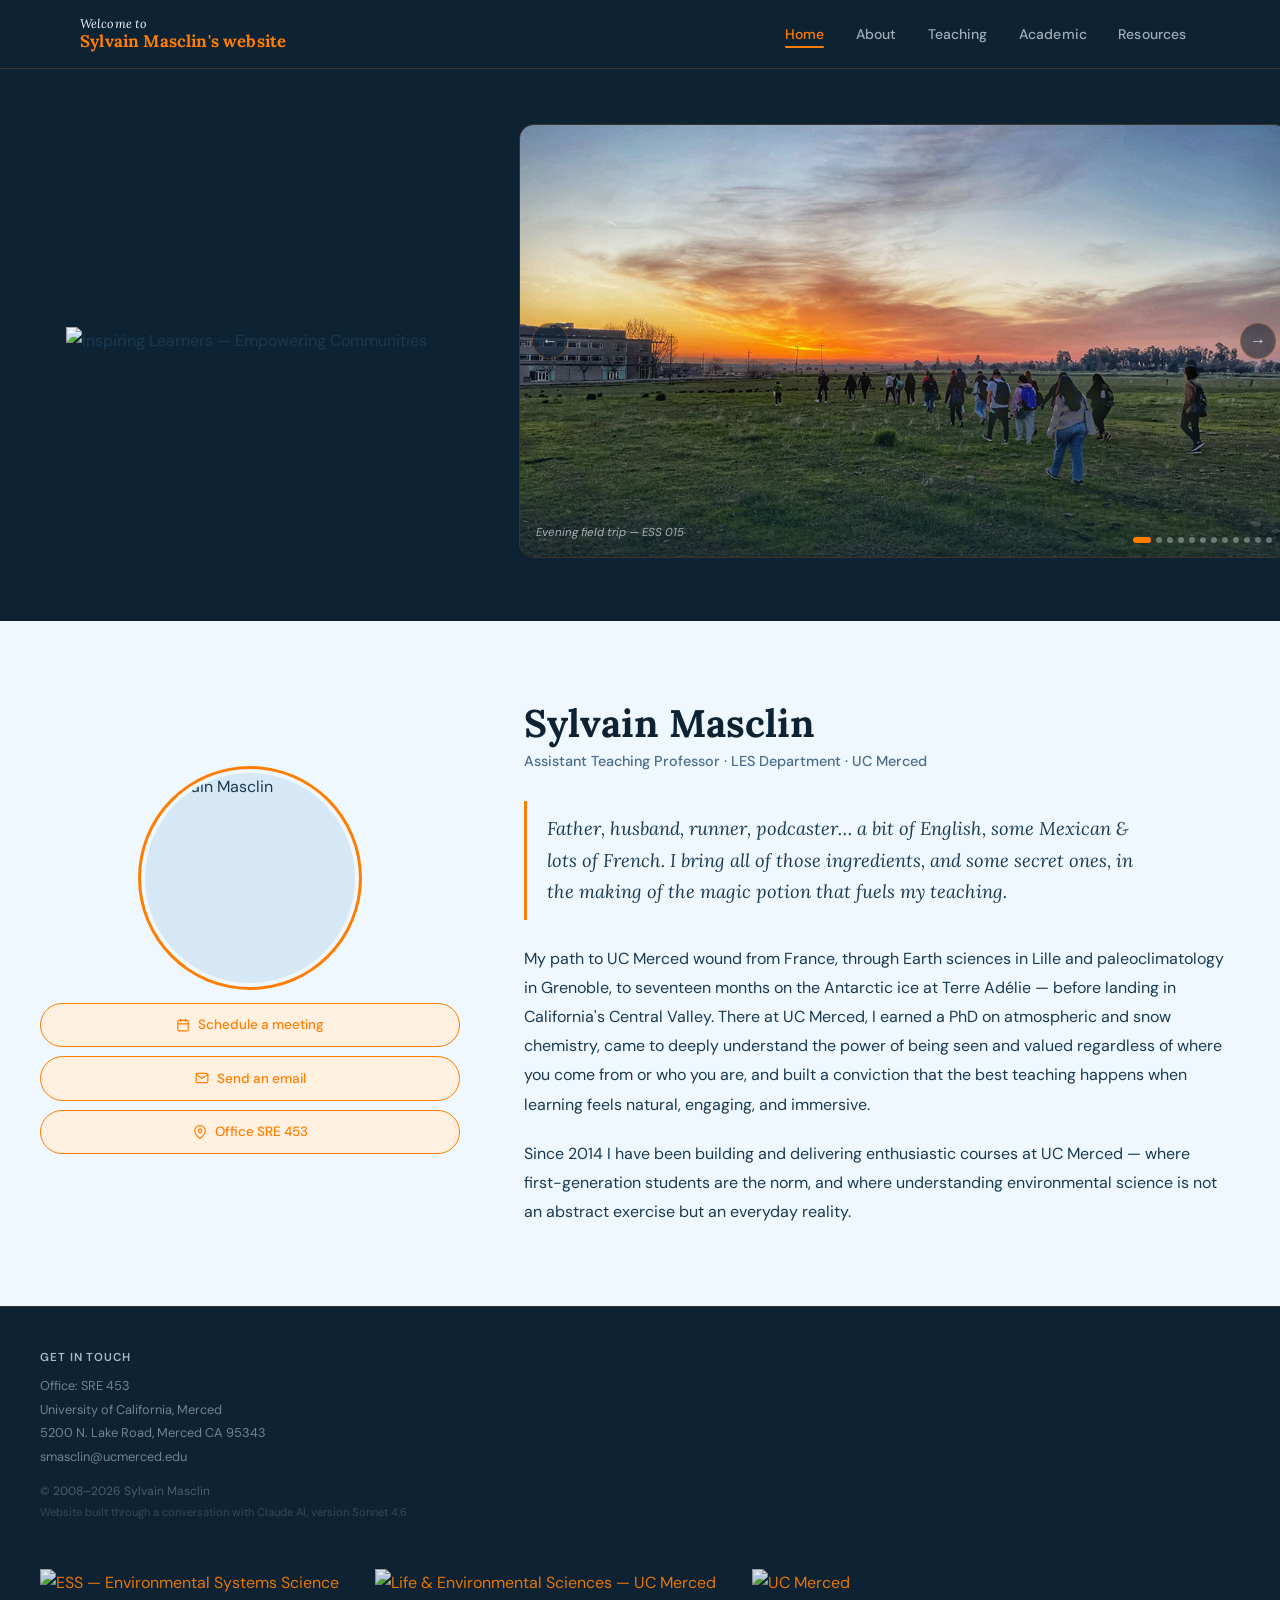
==== commit 6b667297: "Add files via upload" ====
--- a/index.html
+++ b/index.html
@@ -11,374 +11,112 @@
   <link rel="stylesheet" href="style.css">
   <style>
 
-    /* ══ NAV ══════════════════════════════════════════════════ */
-    .site-nav {
-      background: #0d2233;
-      border-bottom: 1px solid rgba(255,126,0,0.2);
-      position: sticky;
-      top: 0;
-      z-index: 100;
-    }
-    .site-nav__inner {
-      max-width: 1200px;
-      margin-inline: auto;
-      padding-inline: clamp(1.25rem, 4vw, 2.5rem);
-      display: flex;
-      align-items: center;
-      gap: 2rem;
-      height: 68px;
-    }
-    .site-nav__brand {
-      flex-shrink: 0;
-      text-decoration: none;
-      line-height: 1.2;
-    }
-    .site-nav__brand-welcome {
-      display: block;
-      font-family: 'Lora', serif;
-      font-size: 0.78rem;
-      font-style: italic;
-      font-weight: 400;
-      color: #f0f8ff;
-      letter-spacing: 0.01em;
-    }
-    .site-nav__brand-name {
-      display: block;
-      font-family: 'Lora', serif;
-      font-size: 1.05rem;
-      font-weight: 700;
-      color: #FF7E00;
-      letter-spacing: 0.01em;
-    }
-    .site-nav__links {
-      display: flex;
-      gap: 0.25rem;
-      list-style: none;
-      margin-left: auto;
-    }
-    .site-nav__links a {
-      font-family: 'DM Sans', sans-serif;
-      font-size: 0.875rem;
-      font-weight: 500;
-      color: rgba(240,248,255,0.65);
-      padding: 0.35rem 0.85rem;
-      text-decoration: none;
-      position: relative;
-      transition: color 200ms ease;
-    }
-    .site-nav__links a::after {
-      content: '';
-      position: absolute;
-      bottom: 1px; left: 0.85rem; right: 0.85rem;
-      height: 1.5px;
-      background: #FF7E00;
-      transform: scaleX(0);
-      transform-origin: left;
-      transition: transform 280ms ease;
-      border-radius: 1px;
-    }
-    .site-nav__links a:hover { color: #f0f8ff; }
-    .site-nav__links a:hover::after { transform: scaleX(1); }
-    .site-nav__links a.active { color: #FF7E00; }
-    .site-nav__links a.active::after { transform: scaleX(1); }
-    .site-nav__toggle {
-      display: none;
-      flex-direction: column;
-      justify-content: center;
-      align-items: center;
-      gap: 5px;
-      width: 40px; height: 40px;
-      background: none; border: none;
-      cursor: pointer; padding: 4px;
-      margin-left: auto;
-    }
-    .site-nav__toggle span {
-      display: block; width: 22px; height: 1.5px;
-      background: rgba(240,248,255,0.7); border-radius: 2px;
-    }
-
-    /* ══ HERO ════════════════════════════════════════════════ */
-    .hero {
-      background: #0d2233;
-      padding: 3.5rem clamp(1.25rem, 4vw, 2.5rem) 4rem;
-      overflow: hidden;
-    }
-    .hero__inner {
-      max-width: 1200px;
-      margin-inline: auto;
-      display: grid;
-      grid-template-columns: 36% 64%;
-      gap: 3rem;
-      align-items: center;
-    }
-    .hero__left {
-      display: flex;
-      align-items: center;
-      justify-content: center;
-    }
-    .hero__tagline-img {
-      width: 100%;
-      max-width: 380px;
-      height: auto;
-      display: block;
-      mix-blend-mode: lighten;
-    }
-    .hero__slideshow {
-      position: relative;
-      border-radius: 14px;
-      overflow: hidden;
-      aspect-ratio: 16 / 9;
-      background: #0a1c2a;
-      box-shadow: 0 0 0 1px rgba(255,126,0,0.2);
-      width: 100%;
-      max-width: 100%;
-      box-sizing: border-box;
-    }
-    .hslide {
-      position: absolute;
-      inset: 0;
-      opacity: 0;
-      transition: opacity 1.2s ease;
-    }
-    .hslide.active { opacity: 1; }
-    .hslide img {
-      width: 100%;
-      height: 100%;
-      object-fit: cover;
-      object-position: center;
-      display: block;
-    }
-    .hero__slideshow::after {
-      content: '';
-      position: absolute; inset: 0;
-      background: linear-gradient(to top, rgba(13,34,51,0.60) 0%, transparent 38%);
-      pointer-events: none;
-      z-index: 1;
-    }
-    .hslide-caption {
-      position: absolute;
-      bottom: 0.85rem; left: 1rem; right: 2.5rem;
-      z-index: 2;
-      font-family: 'DM Sans', sans-serif;
-      font-size: 0.7rem;
-      font-style: italic;
-      color: rgba(240,248,255,0.58);
-    }
-    .hslide-dots {
-      position: absolute;
-      bottom: 0.85rem; right: 1rem;
-      z-index: 3;
-      display: flex; gap: 5px;
-    }
-    .hsdot {
-      width: 6px; height: 6px;
-      border-radius: 50%;
-      background: rgba(240,248,255,0.3);
-      border: none; cursor: pointer; padding: 0;
-      transition: all 0.25s ease;
-    }
-    .hsdot.active { background: #FF7E00; width: 18px; border-radius: 3px; }
-
-    /* ══ INTRO ═══════════════════════════════════════════════ */
-    .intro {
-      background: #f0f8ff;
-      padding: 5rem clamp(1.25rem, 4vw, 2.5rem);
-    }
-    .intro__inner {
-      max-width: 1200px;
-      margin-inline: auto;
-      display: grid;
-      grid-template-columns: 35% 65%;
-      gap: 4rem;
-      align-items: center;
-    }
-    .intro__photo-col {
-      display: flex;
-      flex-direction: column;
-      align-items: center;
-      gap: 1.25rem;
-    }
-    .intro__photo-frame {
-      width: 210px; height: 210px;
-      border-radius: 50%;
-      overflow: hidden;
-      background: #d6e8f5;
-      box-shadow: 0 0 0 4px #f0f8ff, 0 0 0 7px #FF7E00;
-      flex-shrink: 0;
-    }
-    .intro__photo-frame img {
-      width: 100%; height: 100%;
-      object-fit: cover; object-position: center top;
-      display: block;
-    }
-    .intro__photo-actions {
-      display: flex;
-      flex-direction: column;
-      gap: 0.6rem;
-      width: 100%;
-    }
-    .intro__action-btn {
-      display: flex;
-      align-items: center;
-      justify-content: center;
-      gap: 0.5rem;
-      font-family: 'DM Sans', sans-serif;
-      font-size: 0.84rem;
-      font-weight: 500;
-      color: #FF7E00;
-      background: #fff0e0;
-      border: 1.5px solid #FF7E00;
-      border-radius: 100px;
-      padding: 0.58rem 1rem;
-      text-decoration: none;
-      transition: background 200ms, color 200ms;
-    }
-    .intro__action-btn:hover { background: #FF7E00; color: #fff; }
-    .intro__action-btn svg { width: 14px; height: 14px; flex-shrink: 0; }
-    .intro__bio-name {
-      font-family: 'Lora', serif;
-      font-size: clamp(1.8rem, 3vw, 2.5rem);
-      font-weight: 700;
-      color: #0d2233;
-      line-height: 1.15;
-      margin-bottom: 0.3rem;
-    }
-    .intro__bio-role {
-      font-family: 'DM Sans', sans-serif;
-      font-size: 0.9rem;
-      font-weight: 500;
-      color: #4a6d8c;
-      line-height: 1.6;
-      margin-bottom: 1.75rem;
-    }
-    .intro__bio-quote {
-      font-family: 'Lora', serif;
-      font-size: 1.15rem;
-      font-style: italic;
-      color: #1a3a52;
-      line-height: 1.72;
-      margin-bottom: 1.5rem;
-      max-width: 58ch;
-      border-left: 3px solid #FF7E00;
-      padding-left: 1.25rem;
-      margin-left: 0;
-    }
-    .intro__bio-body {
-      font-family: 'DM Sans', sans-serif;
-      font-size: 1rem;
-      color: #1a3a52;
-      line-height: 1.82;
-      max-width: 64ch;
-    }
-
-    /* ══ FOOTER — single row, two columns ════════════════════ */
-    .site-footer {
-      background: #0d2233;
-      border-top: 1px solid rgba(255,126,0,0.15);
-      padding: 2.5rem clamp(1.25rem, 4vw, 2.5rem);
-    }
-    .site-footer__inner {
-      max-width: 1200px;
-      margin-inline: auto;
-      display: flex;
-      align-items: center;
-      justify-content: space-between;
-      gap: 3rem;
-    }
-    .site-footer__left {
-      display: flex;
-      flex-direction: column;
-      gap: 0;
-    }
-    .site-footer__address {
-      font-family: 'DM Sans', sans-serif;
-      font-size: 0.8rem;
-      color: rgba(240,248,255,0.45);
-      line-height: 1.85;
-      font-style: normal;
-    }
-    .site-footer__address strong {
-      color: rgba(240,248,255,0.7);
-      font-style: normal;
-      display: block;
-      margin-bottom: 0.35rem;
-      font-size: 0.72rem;
-      font-weight: 600;
-      letter-spacing: 0.08em;
-      text-transform: uppercase;
-    }
-    .site-footer__address a {
-      color: rgba(240,248,255,0.45);
-      text-decoration: none;
-      transition: color 200ms;
-    }
-    .site-footer__address a:hover { color: #FF7E00; }
-    .site-footer__copy {
-      display: block;
-      margin-top: 0.75rem;
-      font-family: 'DM Sans', sans-serif;
-      font-size: 0.75rem;
-      color: rgba(240,248,255,0.28);
-    }
-    .site-footer__built {
-      display: block;
-      font-family: 'DM Sans', sans-serif;
-      font-size: 0.7rem;
-      color: rgba(240,248,255,0.18);
-      line-height: 1.5;
-      margin-top: 0.15rem;
-    }
-    /* Right: three logos side by side */
-    .site-footer__logos {
-      display: flex;
-      align-items: center;
-      gap: 2.25rem;
-      flex-shrink: 0;
-    }
-    .site-footer__logo-img {
-      height: 48px;
-      width: auto;
-      display: block;
-      opacity: 0.9;
-      transition: opacity 200ms;
-    }
-    .site-footer__logo-img:hover { opacity: 1; }
-
-    /* ══ RESPONSIVE ═══════════════════════════════════════════ */
-    @media (max-width: 960px) {
-      .hero__inner { grid-template-columns: 1fr; gap: 2.5rem; }
-      .hero__left { justify-content: center; }
-      .hero__slideshow { aspect-ratio: 4/3; }
-      .intro__inner { grid-template-columns: 1fr; gap: 2.5rem; }
-      .intro__photo-col { flex-direction: row; align-items: center; gap: 2rem; }
-      .intro__photo-frame { width: 140px; height: 140px; flex-shrink: 0; }
-      .intro__photo-actions { flex-direction: row; flex-wrap: wrap; }
-    }
-    @media (max-width: 700px) {
-      .site-footer__inner { flex-direction: column; align-items: flex-start; gap: 2rem; }
-      .site-footer__logos { gap: 1.5rem; }
-      .site-footer__logo-img { height: 38px; }
-    }
-    @media (max-width: 600px) {
-      .site-nav__links {
-        display: none;
-        flex-direction: column;
-        position: absolute;
-        top: 68px; left: 0; right: 0;
-        background: #0d2233;
-        border-bottom: 1px solid rgba(255,126,0,0.15);
-        padding: 1rem 1.5rem;
-        z-index: 99;
-      }
-      .site-nav__links.open { display: flex; }
-      .site-nav__links a { font-size: 1rem; padding: 0.65rem 0; }
-      .site-nav__links a::after { display: none; }
-      .site-nav__toggle { display: flex; }
-      .intro__photo-col { flex-direction: column; align-items: center; }
-      .intro__photo-frame { width: 180px; height: 180px; }
-      .intro__photo-actions { flex-direction: column; width: 100%; }
-      .site-nav__brand-welcome { font-size: 0.7rem; }
-      .site-nav__brand-name { font-size: 0.9rem; }
+    /* NAV */
+    .site-nav { background:#0d2233; border-bottom:1px solid rgba(255,126,0,0.2); position:sticky; top:0; z-index:100; }
+    .site-nav__inner { max-width:1200px; margin-inline:auto; padding-inline:clamp(1.25rem,4vw,2.5rem); display:flex; align-items:center; gap:2rem; height:68px; }
+    .site-nav__brand { flex-shrink:0; text-decoration:none; line-height:1.2; }
+    .site-nav__brand-welcome { display:block; font-family:'Lora',serif; font-size:0.78rem; font-style:italic; font-weight:400; color:#f0f8ff; letter-spacing:0.01em; }
+    .site-nav__brand-name { display:block; font-family:'Lora',serif; font-size:1.05rem; font-weight:700; color:#FF7E00; letter-spacing:0.01em; }
+    .site-nav__links { display:flex; gap:0.25rem; list-style:none; margin-left:auto; }
+    .site-nav__links a { font-family:'DM Sans',sans-serif; font-size:0.875rem; font-weight:500; color:rgba(240,248,255,0.65); padding:0.35rem 0.85rem; text-decoration:none; position:relative; transition:color 200ms ease; }
+    .site-nav__links a::after { content:''; position:absolute; bottom:1px; left:0.85rem; right:0.85rem; height:1.5px; background:#FF7E00; transform:scaleX(0); transform-origin:left; transition:transform 280ms ease; border-radius:1px; }
+    .site-nav__links a:hover { color:#f0f8ff; }
+    .site-nav__links a:hover::after { transform:scaleX(1); }
+    .site-nav__links a.active { color:#FF7E00; }
+    .site-nav__links a.active::after { transform:scaleX(1); }
+    .site-nav__toggle { display:none; flex-direction:column; justify-content:center; align-items:center; gap:5px; width:40px; height:40px; background:none; border:none; cursor:pointer; padding:4px; margin-left:auto; }
+    .site-nav__toggle span { display:block; width:22px; height:1.5px; background:rgba(240,248,255,0.7); border-radius:2px; }
+
+    /* HERO */
+    .hero { background:#0d2233; padding:3.5rem clamp(1.25rem,4vw,2.5rem) 4rem; overflow:hidden; }
+    .hero__inner { max-width:1200px; margin-inline:auto; display:grid; grid-template-columns:36% 64%; gap:3rem; align-items:center; }
+    .hero__left { display:flex; align-items:center; justify-content:center; }
+    .hero__tagline-img { width:100%; max-width:380px; height:auto; display:block; mix-blend-mode:lighten; }
+
+    /* SLIDESHOW */
+    .hero__slideshow { position:relative; border-radius:14px; overflow:hidden; aspect-ratio:16/9; background:#0a1c2a; box-shadow:0 0 0 1px rgba(255,126,0,0.2); width:100%; box-sizing:border-box; }
+    .hslide { position:absolute; inset:0; opacity:0; transition:opacity 1.2s ease; }
+    .hslide.active { opacity:1; }
+    .hslide img { width:100%; height:100%; object-fit:cover; object-position:center; display:block; }
+    .hero__slideshow::after { content:''; position:absolute; inset:0; background:linear-gradient(to top,rgba(13,34,51,0.65) 0%,transparent 40%); pointer-events:none; z-index:1; }
+
+    /* caption */
+    .hslide-caption { position:absolute; bottom:0.85rem; left:1rem; right:4rem; z-index:2; font-family:'DM Sans',sans-serif; font-size:0.72rem; font-style:italic; color:rgba(240,248,255,0.65); }
+
+    /* dots */
+    .hslide-dots { position:absolute; bottom:0.85rem; right:1rem; z-index:3; display:flex; gap:5px; align-items:center; }
+    .hsdot { width:6px; height:6px; border-radius:50%; background:rgba(240,248,255,0.35); border:none; cursor:pointer; padding:0; transition:all 0.25s ease; flex-shrink:0; }
+    .hsdot.active { background:#FF7E00; width:18px; border-radius:3px; }
+
+    /* prev / next arrows */
+    .hslide-prev, .hslide-next {
+      position:absolute; top:50%; transform:translateY(-50%);
+      z-index:4; background:rgba(13,34,51,0.55); border:1px solid rgba(255,126,0,0.3);
+      color:rgba(240,248,255,0.85); width:36px; height:36px; border-radius:50%;
+      display:flex; align-items:center; justify-content:center;
+      cursor:pointer; transition:background 200ms, border-color 200ms;
+      font-size:1rem; line-height:1; padding:0;
+    }
+    .hslide-prev { left:0.75rem; }
+    .hslide-next { right:0.75rem; }
+    .hslide-prev:hover, .hslide-next:hover { background:rgba(255,126,0,0.75); border-color:#FF7E00; color:#fff; }
+
+    /* INTRO */
+    .intro { background:#f0f8ff; padding:5rem clamp(1.25rem,4vw,2.5rem); }
+    .intro__inner { max-width:1200px; margin-inline:auto; display:grid; grid-template-columns:35% 65%; gap:4rem; align-items:center; }
+    .intro__photo-col { display:flex; flex-direction:column; align-items:center; gap:1.25rem; }
+    .intro__photo-frame { width:210px; height:210px; border-radius:50%; overflow:hidden; background:#d6e8f5; box-shadow:0 0 0 4px #f0f8ff, 0 0 0 7px #FF7E00; flex-shrink:0; }
+    .intro__photo-frame img { width:100%; height:100%; object-fit:cover; object-position:center top; display:block; }
+    .intro__photo-actions { display:flex; flex-direction:column; gap:0.6rem; width:100%; }
+    .intro__action-btn { display:flex; align-items:center; justify-content:center; gap:0.5rem; font-family:'DM Sans',sans-serif; font-size:0.84rem; font-weight:500; color:#FF7E00; background:#fff0e0; border:1.5px solid #FF7E00; border-radius:100px; padding:0.58rem 1rem; text-decoration:none; transition:background 200ms,color 200ms; }
+    .intro__action-btn:hover { background:#FF7E00; color:#fff; }
+    .intro__action-btn svg { width:14px; height:14px; flex-shrink:0; }
+    .intro__bio-name { font-family:'Lora',serif; font-size:clamp(1.8rem,3vw,2.5rem); font-weight:700; color:#0d2233; line-height:1.15; margin-bottom:0.3rem; }
+    .intro__bio-role { font-family:'DM Sans',sans-serif; font-size:0.9rem; font-weight:500; color:#4a6d8c; line-height:1.6; margin-bottom:1.75rem; }
+    .intro__bio-quote { font-family:'Lora',serif; font-size:1.15rem; font-style:italic; color:#1a3a52; line-height:1.72; margin-bottom:1.5rem; max-width:58ch; border-left:3px solid #FF7E00; padding-left:1.25rem; margin-left:0; }
+    .intro__bio-body { font-family:'DM Sans',sans-serif; font-size:1rem; color:#1a3a52; line-height:1.82; max-width:64ch; }
+
+    /* FOOTER */
+    .site-footer { background:#0d2233; border-top:1px solid rgba(255,126,0,0.15); padding:2.5rem clamp(1.25rem,4vw,2.5rem); }
+    .site-footer__inner { max-width:1200px; margin-inline:auto; display:flex; align-items:center; justify-content:space-between; gap:3rem; }
+    .site-footer__left { display:flex; flex-direction:column; gap:0; }
+    .site-footer__address { font-family:'DM Sans',sans-serif; font-size:0.8rem; color:rgba(240,248,255,0.45); line-height:1.85; font-style:normal; }
+    .site-footer__address strong { color:rgba(240,248,255,0.7); font-style:normal; display:block; margin-bottom:0.35rem; font-size:0.72rem; font-weight:600; letter-spacing:0.08em; text-transform:uppercase; }
+    .site-footer__address a { color:rgba(240,248,255,0.45); text-decoration:none; transition:color 200ms; }
+    .site-footer__address a:hover { color:#FF7E00; }
+    .site-footer__copy { display:block; margin-top:0.75rem; font-family:'DM Sans',sans-serif; font-size:0.75rem; color:rgba(240,248,255,0.28); }
+    .site-footer__built { display:block; font-family:'DM Sans',sans-serif; font-size:0.7rem; color:rgba(240,248,255,0.18); line-height:1.5; margin-top:0.15rem; }
+    .site-footer__logos { display:flex; align-items:center; gap:2.25rem; flex-shrink:0; }
+    .site-footer__logo-img { height:72px; width:auto; display:block; opacity:0.9; transition:opacity 200ms; }
+    .site-footer__logo-img:hover { opacity:1; }
+
+    /* RESPONSIVE */
+    @media (max-width:960px) {
+      .hero__inner { grid-template-columns:1fr; gap:2.5rem; }
+      .hero__left { justify-content:center; }
+      .hero__slideshow { aspect-ratio:4/3; }
+      .intro__inner { grid-template-columns:1fr; gap:2.5rem; }
+      .intro__photo-col { flex-direction:row; align-items:center; gap:2rem; }
+      .intro__photo-frame { width:140px; height:140px; flex-shrink:0; }
+      .intro__photo-actions { flex-direction:row; flex-wrap:wrap; }
+    }
+    @media (max-width:700px) {
+      .site-footer__inner { flex-direction:column; align-items:flex-start; gap:2rem; }
+      .site-footer__logos { gap:1.5rem; }
+      .site-footer__logo-img { height:54px; }
+    }
+    @media (max-width:600px) {
+      .site-nav__links { display:none; flex-direction:column; position:absolute; top:68px; left:0; right:0; background:#0d2233; border-bottom:1px solid rgba(255,126,0,0.15); padding:1rem 1.5rem; z-index:99; }
+      .site-nav__links.open { display:flex; }
+      .site-nav__links a { font-size:1rem; padding:0.65rem 0; }
+      .site-nav__links a::after { display:none; }
+      .site-nav__toggle { display:flex; }
+      .intro__photo-col { flex-direction:column; align-items:center; }
+      .intro__photo-frame { width:180px; height:180px; }
+      .intro__photo-actions { flex-direction:column; width:100%; }
+      .site-nav__brand-welcome { font-size:0.7rem; }
+      .site-nav__brand-name { font-size:0.9rem; }
+      .hslide-prev, .hslide-next { width:28px; height:28px; font-size:0.8rem; }
     }
   </style>
 </head>
@@ -409,11 +147,13 @@
 
     <section class="hero" aria-label="Welcome">
       <div class="hero__inner">
+
         <div class="hero__left">
           <img src="images/Inspiring%20Learners%20Empowering%20Communities.png"
                alt="Inspiring Learners — Empowering Communities"
                class="hero__tagline-img">
         </div>
+
         <div class="hero__slideshow" aria-label="Teaching and field course moments">
           <div class="hslide active"><img src="images/10%20ESS015%20-%20Evening%20Field%20Trip.jpeg" alt="Evening field trip at sunset — ESS 015"></div>
           <div class="hslide"><img src="images/01%20ESS050%20-%20Back%20from%20Vernal%20Pool%20Field%20Trip.png" alt="Back from a vernal pool field trip — ESS 050"></div>
@@ -427,9 +167,15 @@
           <div class="hslide"><img src="images/11%20ESS050%20-%20Class%20Activity%20in%20SSB120.jpeg" alt="Class activity in SSB 120 — ESS 050"></div>
           <div class="hslide"><img src="images/02%20ESS002%20-%20Behind%20the%20Students'%20scene.jpeg" alt="Behind-the-scenes in class — ESS 002"></div>
           <div class="hslide"><img src="images/12%20ESS110%20-%20A%20Teaching%20Moment%20in%20Glacier%20Point%20120.png" alt="A teaching moment at Glacier Point"></div>
+
+          <!-- prev / next arrows -->
+          <button class="hslide-prev" aria-label="Previous slide">&#8592;</button>
+          <button class="hslide-next" aria-label="Next slide">&#8594;</button>
+
           <div class="hslide-caption" id="slide-caption" aria-live="polite"></div>
           <div class="hslide-dots" id="slide-dots" aria-label="Slideshow navigation"></div>
         </div>
+
       </div>
     </section>
 
@@ -444,7 +190,7 @@
               <svg viewBox="0 0 24 24" fill="none" stroke="currentColor" stroke-width="2" stroke-linecap="round" stroke-linejoin="round" aria-hidden="true"><rect x="3" y="4" width="18" height="18" rx="2"/><line x1="16" y1="2" x2="16" y2="6"/><line x1="8" y1="2" x2="8" y2="6"/><line x1="3" y1="10" x2="21" y2="10"/></svg>
               Schedule a meeting
             </a>
-            <a href="/cdn-cgi/l/email-protection#e89b85899b8b848186a89d8b858d9a8b8d8cc68d8c9d" class="intro__action-btn">
+            <a href="mailto:smasclin@ucmerced.edu" class="intro__action-btn">
               <svg viewBox="0 0 24 24" fill="none" stroke="currentColor" stroke-width="2" stroke-linecap="round" stroke-linejoin="round" aria-hidden="true"><path d="M4 4h16c1.1 0 2 .9 2 2v12c0 1.1-.9 2-2 2H4c-1.1 0-2-.9-2-2V6c0-1.1.9-2 2-2z"/><polyline points="22,6 12,13 2,6"/></svg>
               Send an email
             </a>
@@ -474,21 +220,17 @@
 
   <footer class="site-footer" role="contentinfo">
     <div class="site-footer__inner">
-
-      <!-- Left: address + copyright -->
       <div class="site-footer__left">
         <address class="site-footer__address">
           <strong>Get in Touch</strong>
           Office: SRE 453<br>
           University of California, Merced<br>
           5200 N. Lake Road, Merced CA 95343<br>
-          <a href="/cdn-cgi/l/email-protection#02716f6371616e6b6c4277616f67706167662c676677"><span class="__cf_email__" data-cfemail="97e4faf6e4f4fbfef9d7e2f4faf2e5f4f2f3b9f2f3e2">[email&#160;protected]</span></a>
+          <a href="mailto:smasclin@ucmerced.edu">smasclin@ucmerced.edu</a>
         </address>
         <span class="site-footer__copy">© 2008–2026 Sylvain Masclin</span>
         <span class="site-footer__built">Website built through a conversation with Claude&nbsp;AI, version Sonnet&nbsp;4.6</span>
       </div>
-
-      <!-- Right: three logos side by side, vertically centered -->
       <div class="site-footer__logos">
         <a href="https://les.ucmerced.edu/ess" target="_blank" rel="noopener" aria-label="Environmental Systems Science — UC Merced">
           <img src="images/ESS%20Logo.png" alt="ESS — Environmental Systems Science" class="site-footer__logo-img">
@@ -500,15 +242,18 @@
           <img src="images/ucmlogo_boomer.png" alt="UC Merced" class="site-footer__logo-img">
         </a>
       </div>
-
     </div>
   </footer>
 
-  <script data-cfasync="false" src="/cdn-cgi/scripts/5c5dd728/cloudflare-static/email-decode.min.js"></script><script>
+  <script>
+    // ── Slideshow ──────────────────────────────────────────────
     const slides   = document.querySelectorAll('.hslide');
     const dotsWrap = document.getElementById('slide-dots');
     const caption  = document.getElementById('slide-caption');
+    const btnPrev  = document.querySelector('.hslide-prev');
+    const btnNext  = document.querySelector('.hslide-next');
     let cur = 0, timer;
+
     const captions = [
       'Evening field trip — ESS 015',
       'Vernal pool field trip — ESS 050',
@@ -523,13 +268,16 @@
       'Behind the scenes — ESS 002',
       'A teaching moment at Glacier Point'
     ];
-    slides.forEach((_, i) => {
+
+    // Build dots
+    slides.forEach(function(_, i) {
       const d = document.createElement('button');
       d.className = 'hsdot' + (i === 0 ? ' active' : '');
       d.setAttribute('aria-label', 'Go to slide ' + (i + 1));
-      d.addEventListener('click', () => { goTo(i); reset(); });
+      d.addEventListener('click', function() { goTo(i); resetTimer(); });
       dotsWrap.appendChild(d);
     });
+
     function goTo(n) {
       slides[cur].classList.remove('active');
       dotsWrap.querySelectorAll('.hsdot')[cur].classList.remove('active');
@@ -538,11 +286,28 @@
       dotsWrap.querySelectorAll('.hsdot')[cur].classList.add('active');
       caption.textContent = captions[cur] || '';
     }
-    function reset() {
+
+    function resetTimer() {
       clearInterval(timer);
-      timer = setInterval(() => goTo(cur + 1), 7000);
-    }
+      timer = setInterval(function() { goTo(cur + 1); }, 7000);
+    }
+
+    // Arrows
+    btnPrev.addEventListener('click', function() { goTo(cur - 1); resetTimer(); });
+    btnNext.addEventListener('click', function() { goTo(cur + 1); resetTimer(); });
+
+    // Start
     caption.textContent = captions[0];
-    reset();
-
-    const t+    resetTimer();
+
+    // ── Mobile nav ─────────────────────────────────────────────
+    const navToggle = document.getElementById('nav-toggle');
+    const navLinks  = document.getElementById('nav-links');
+    navToggle.addEventListener('click', function() {
+      const open = navLinks.classList.toggle('open');
+      navToggle.setAttribute('aria-expanded', open);
+    });
+  </script>
+
+</body>
+</html>
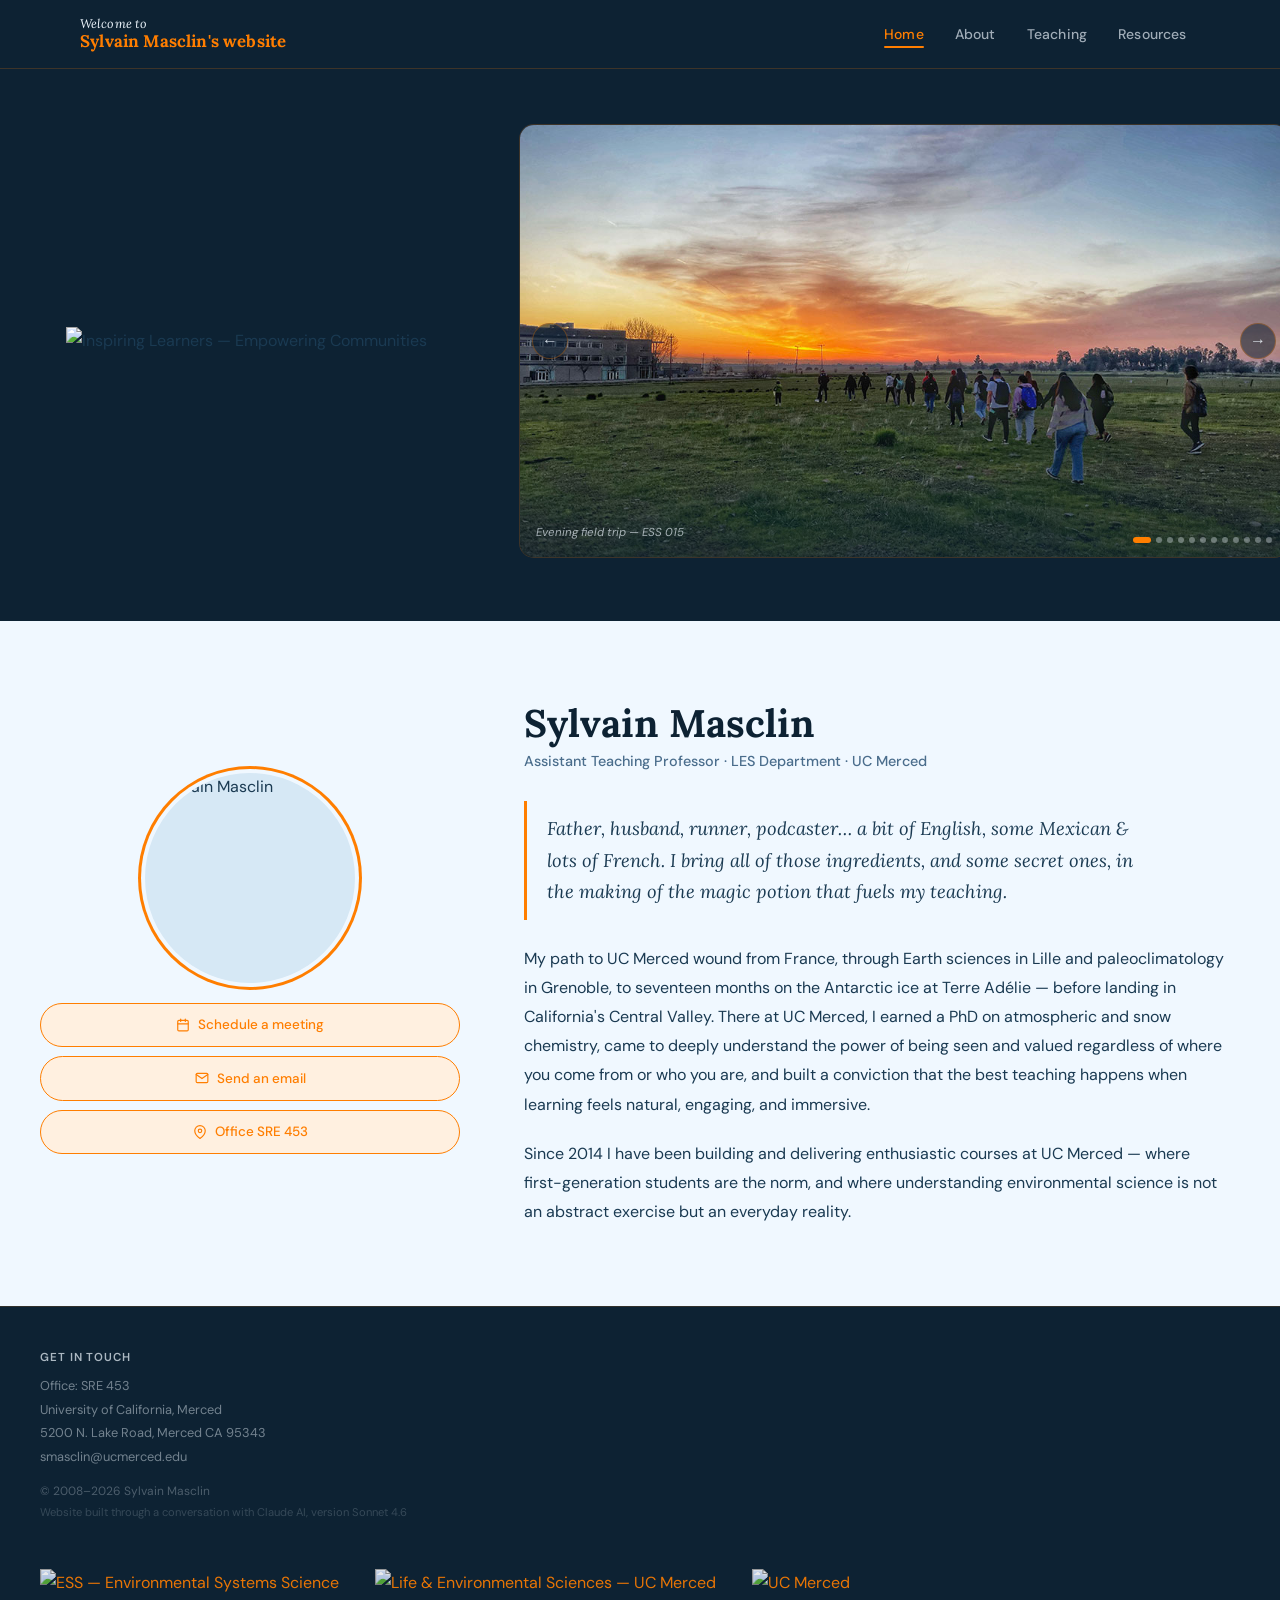
==== commit 209b263f: "Add files via upload" ====
--- a/index.html
+++ b/index.html
@@ -137,7 +137,7 @@
         <li><a href="index.html" class="active">Home</a></li>
         <li><a href="about.html">About</a></li>
         <li><a href="teaching.html">Teaching</a></li>
-        <li><a href="academic.html">Academic</a></li>
+        
         <li><a href="resources.html">Resources</a></li>
       </ul>
     </div>
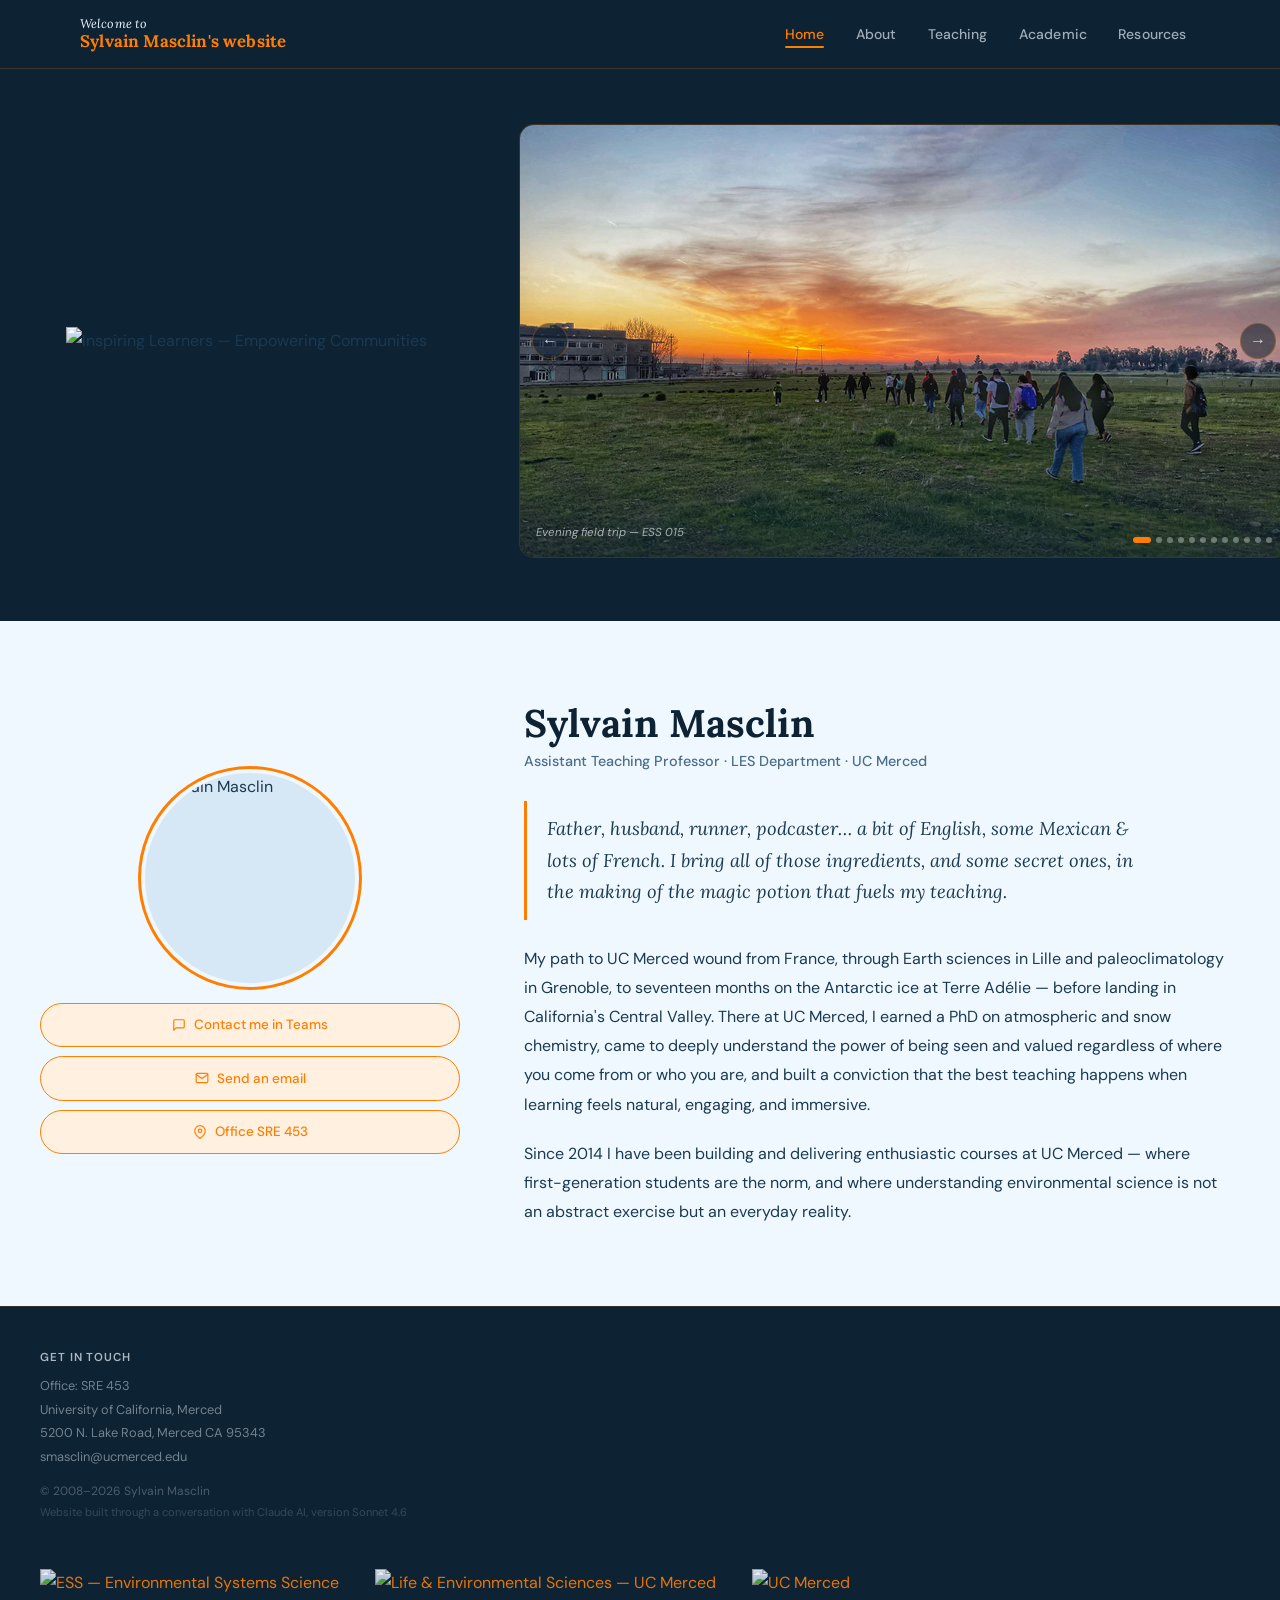
==== commit e004c5d3: "Add files via upload" ====
--- a/index.html
+++ b/index.html
@@ -137,7 +137,7 @@
         <li><a href="index.html" class="active">Home</a></li>
         <li><a href="about.html">About</a></li>
         <li><a href="teaching.html">Teaching</a></li>
-        
+        <li><a href="academic.html">Academic</a></li>
         <li><a href="resources.html">Resources</a></li>
       </ul>
     </div>
@@ -186,9 +186,9 @@
             <img src="images/Selfie.jpg" alt="Sylvain Masclin">
           </div>
           <div class="intro__photo-actions">
-            <a href="https://calendar.app.google/placeholder" class="intro__action-btn" target="_blank" rel="noopener">
-              <svg viewBox="0 0 24 24" fill="none" stroke="currentColor" stroke-width="2" stroke-linecap="round" stroke-linejoin="round" aria-hidden="true"><rect x="3" y="4" width="18" height="18" rx="2"/><line x1="16" y1="2" x2="16" y2="6"/><line x1="8" y1="2" x2="8" y2="6"/><line x1="3" y1="10" x2="21" y2="10"/></svg>
-              Schedule a meeting
+            <a href="https://teams.microsoft.com/l/chat/0/0?users=smasclin@ucmerced.edu" class="intro__action-btn" target="_blank" rel="noopener">
+              <svg viewBox="0 0 24 24" fill="none" stroke="currentColor" stroke-width="2" stroke-linecap="round" stroke-linejoin="round" aria-hidden="true"><path d="M21 15a2 2 0 0 1-2 2H7l-4 4V5a2 2 0 0 1 2-2h14a2 2 0 0 1 2 2z"/></svg>
+              Contact me in Teams
             </a>
             <a href="mailto:smasclin@ucmerced.edu" class="intro__action-btn">
               <svg viewBox="0 0 24 24" fill="none" stroke="currentColor" stroke-width="2" stroke-linecap="round" stroke-linejoin="round" aria-hidden="true"><path d="M4 4h16c1.1 0 2 .9 2 2v12c0 1.1-.9 2-2 2H4c-1.1 0-2-.9-2-2V6c0-1.1.9-2 2-2z"/><polyline points="22,6 12,13 2,6"/></svg>
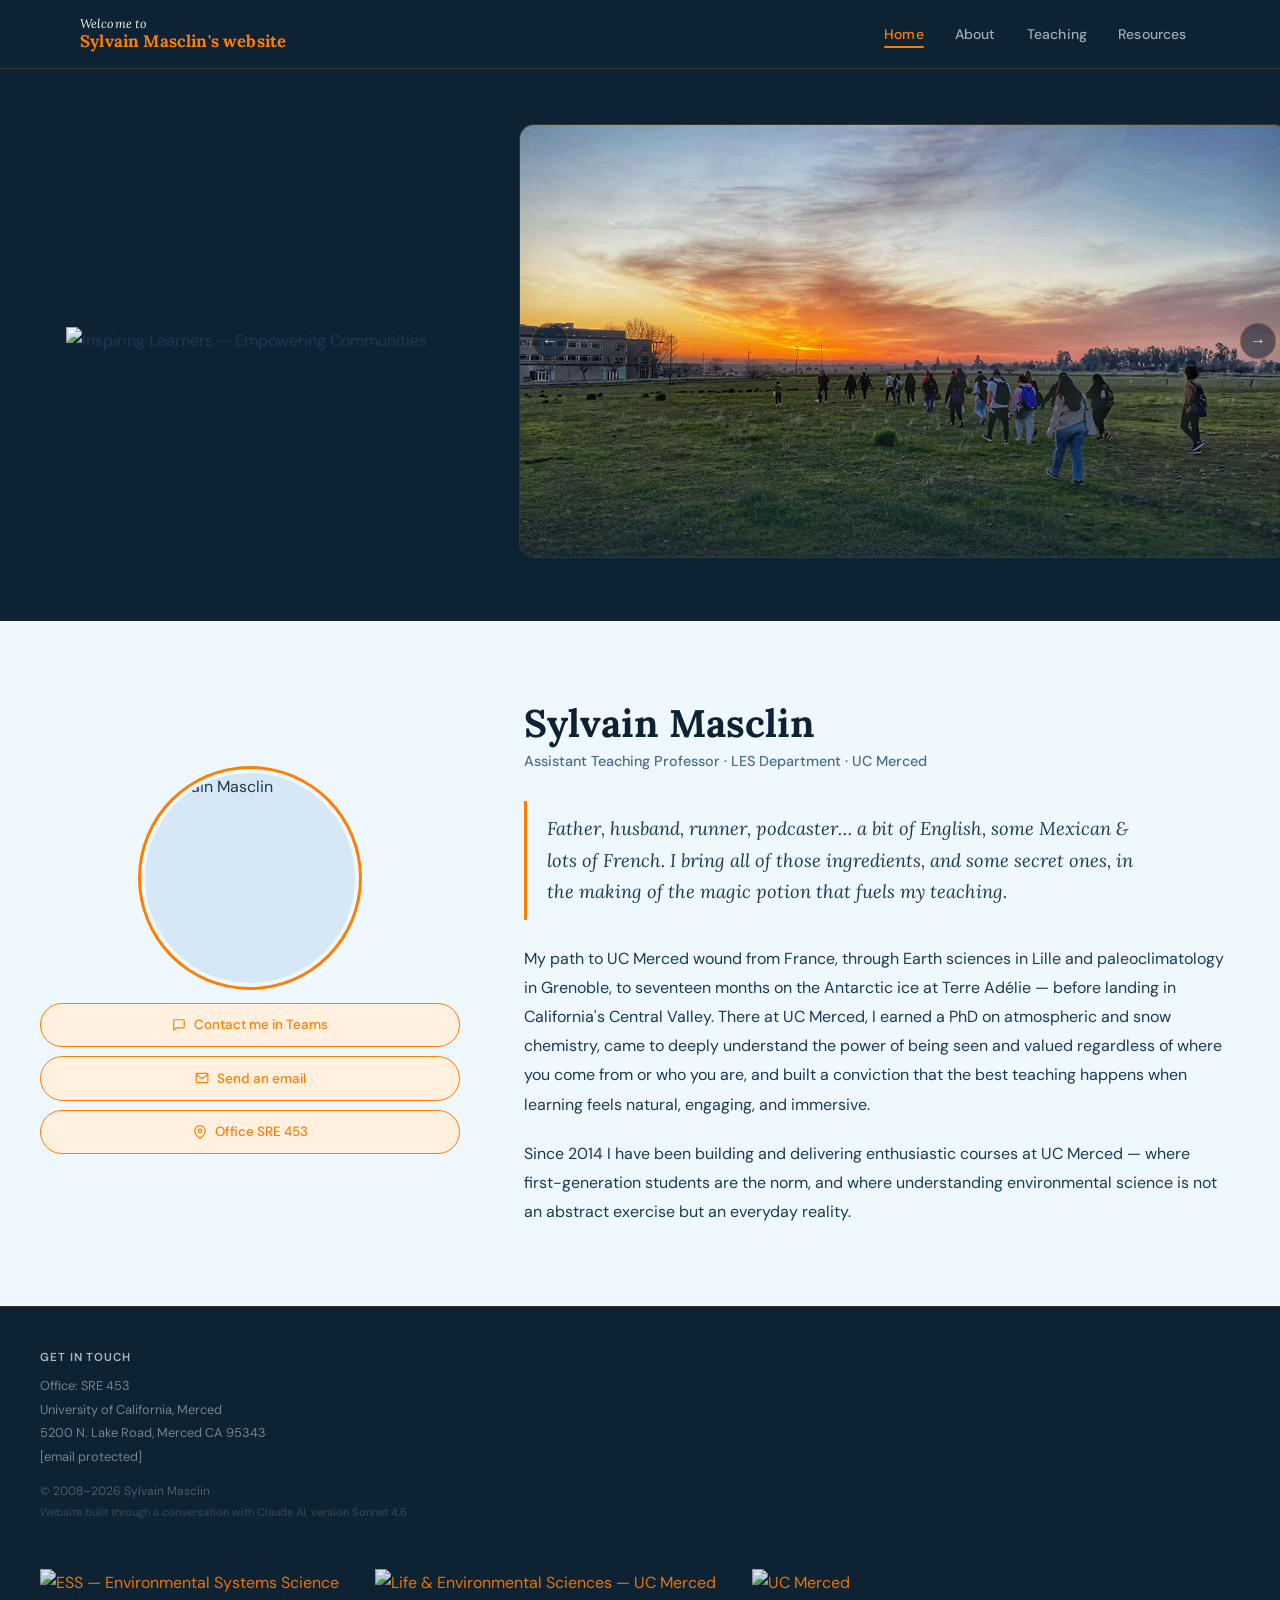
==== commit 9066db83: "Add files via upload" ====
--- a/index.html
+++ b/index.html
@@ -137,7 +137,7 @@
         <li><a href="index.html" class="active">Home</a></li>
         <li><a href="about.html">About</a></li>
         <li><a href="teaching.html">Teaching</a></li>
-        <li><a href="academic.html">Academic</a></li>
+        
         <li><a href="resources.html">Resources</a></li>
       </ul>
     </div>
@@ -190,7 +190,7 @@
               <svg viewBox="0 0 24 24" fill="none" stroke="currentColor" stroke-width="2" stroke-linecap="round" stroke-linejoin="round" aria-hidden="true"><path d="M21 15a2 2 0 0 1-2 2H7l-4 4V5a2 2 0 0 1 2-2h14a2 2 0 0 1 2 2z"/></svg>
               Contact me in Teams
             </a>
-            <a href="mailto:smasclin@ucmerced.edu" class="intro__action-btn">
+            <a href="/cdn-cgi/l/email-protection#a9dac4c8dacac5c0c7e9dccac4ccdbcacccd87cccddc" class="intro__action-btn">
               <svg viewBox="0 0 24 24" fill="none" stroke="currentColor" stroke-width="2" stroke-linecap="round" stroke-linejoin="round" aria-hidden="true"><path d="M4 4h16c1.1 0 2 .9 2 2v12c0 1.1-.9 2-2 2H4c-1.1 0-2-.9-2-2V6c0-1.1.9-2 2-2z"/><polyline points="22,6 12,13 2,6"/></svg>
               Send an email
             </a>
@@ -226,13 +226,13 @@
           Office: SRE 453<br>
           University of California, Merced<br>
           5200 N. Lake Road, Merced CA 95343<br>
-          <a href="mailto:smasclin@ucmerced.edu">smasclin@ucmerced.edu</a>
+          <a href="/cdn-cgi/l/email-protection#6b18060a18080702052b1e08060e19080e0f450e0f1e"><span class="__cf_email__" data-cfemail="a8dbc5c9dbcbc4c1c6e8ddcbc5cddacbcdcc86cdccdd">[email&#160;protected]</span></a>
         </address>
         <span class="site-footer__copy">© 2008–2026 Sylvain Masclin</span>
         <span class="site-footer__built">Website built through a conversation with Claude&nbsp;AI, version Sonnet&nbsp;4.6</span>
       </div>
       <div class="site-footer__logos">
-        <a href="https://les.ucmerced.edu/ess" target="_blank" rel="noopener" aria-label="Environmental Systems Science — UC Merced">
+        <a href="https://ess.ucmerced.edu/" target="_blank" rel="noopener" aria-label="Environmental Systems Science — UC Merced">
           <img src="images/ESS%20Logo.png" alt="ESS — Environmental Systems Science" class="site-footer__logo-img">
         </a>
         <a href="https://les.ucmerced.edu" target="_blank" rel="noopener" aria-label="Life and Environmental Sciences — UC Merced">
@@ -245,7 +245,7 @@
     </div>
   </footer>
 
-  <script>
+  <script data-cfasync="false" src="/cdn-cgi/scripts/5c5dd728/cloudflare-static/email-decode.min.js"></script><script>
     // ── Slideshow ──────────────────────────────────────────────
     const slides   = document.querySelectorAll('.hslide');
     const dotsWrap = document.getElementById('slide-dots');
@@ -301,13 +301,4 @@
     resetTimer();
 
     // ── Mobile nav ─────────────────────────────────────────────
-    const navToggle = document.getElementById('nav-toggle');
-    const navLinks  = document.getElementById('nav-links');
-    navToggle.addEventListener('click', function() {
-      const open = navLinks.classList.toggle('open');
-      navToggle.setAttribute('aria-expanded', open);
-    });
-  </script>
-
-</body>
-</html>
+    const navToggle = docum
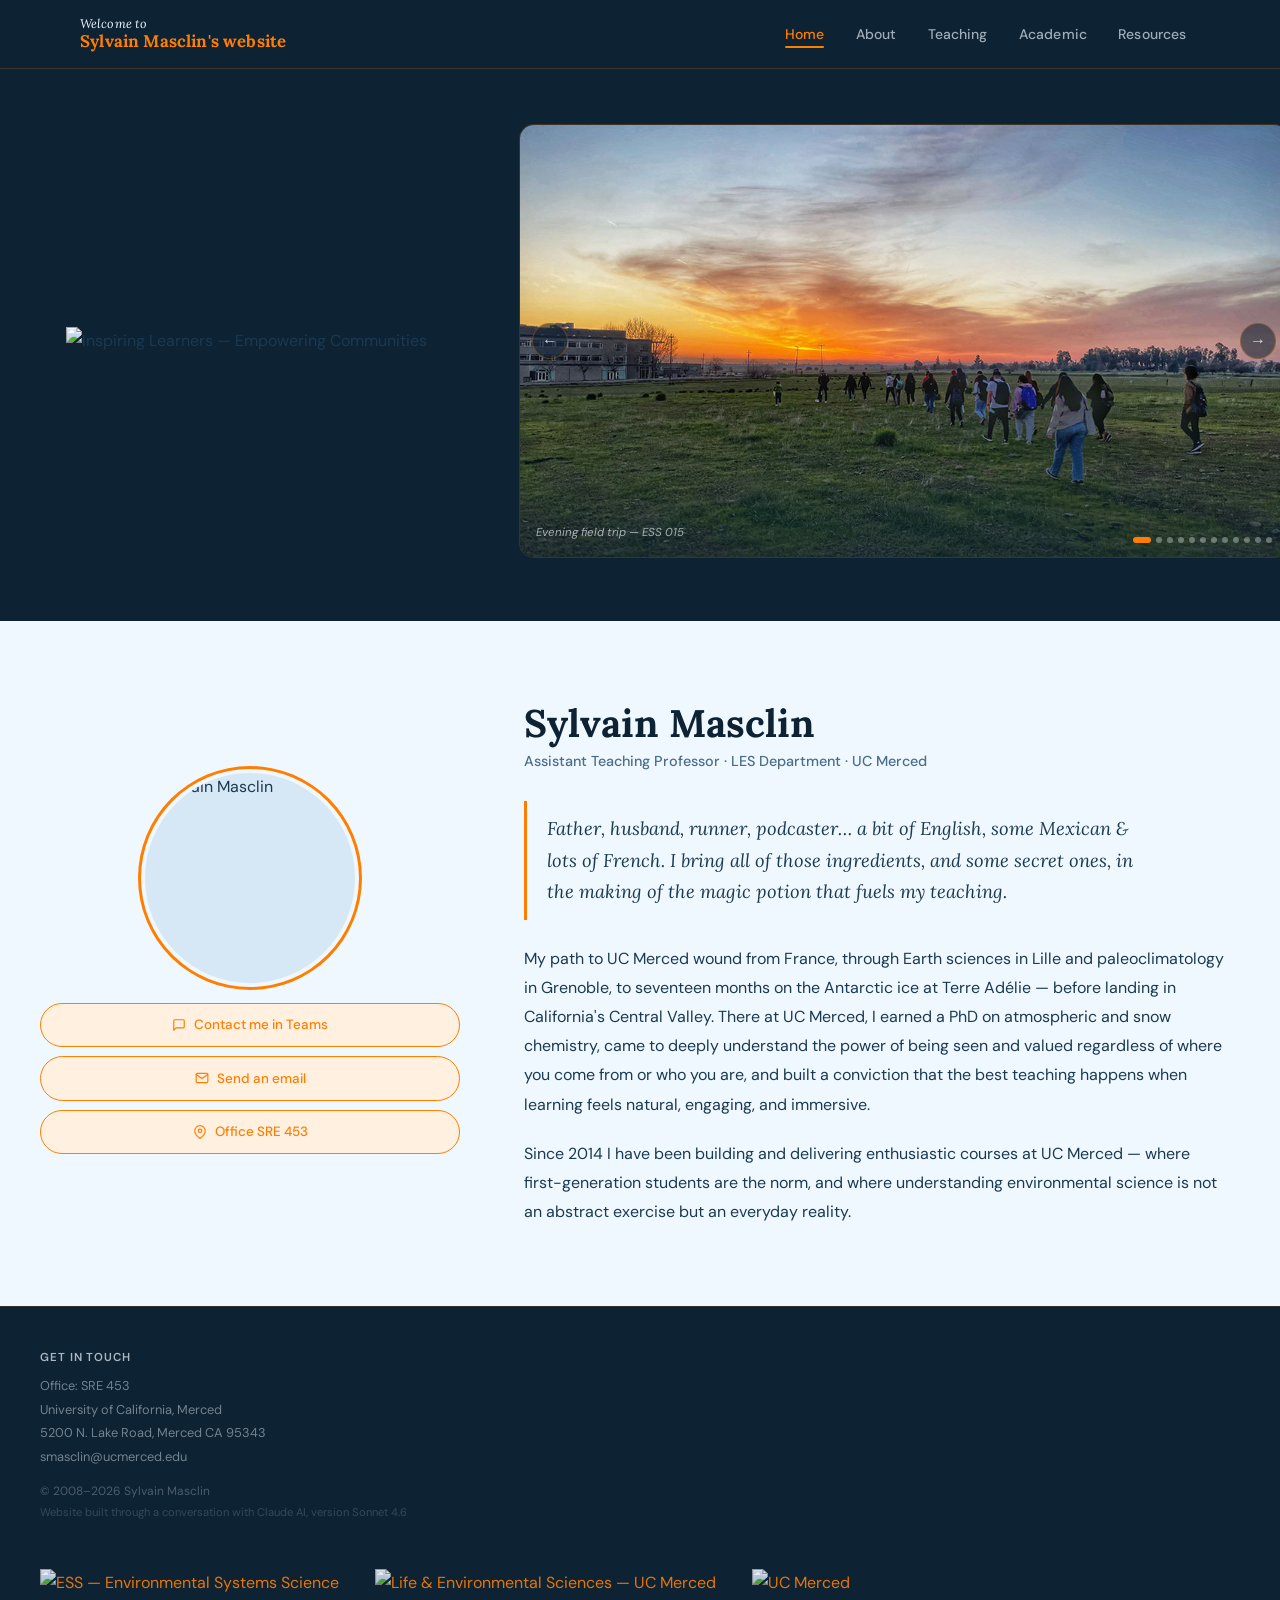
==== commit 66a23547: "Add files via upload" ====
--- a/index.html
+++ b/index.html
@@ -137,7 +137,7 @@
         <li><a href="index.html" class="active">Home</a></li>
         <li><a href="about.html">About</a></li>
         <li><a href="teaching.html">Teaching</a></li>
-        
+        <li><a href="academic.html">Academic</a></li>
         <li><a href="resources.html">Resources</a></li>
       </ul>
     </div>
@@ -190,11 +190,11 @@
               <svg viewBox="0 0 24 24" fill="none" stroke="currentColor" stroke-width="2" stroke-linecap="round" stroke-linejoin="round" aria-hidden="true"><path d="M21 15a2 2 0 0 1-2 2H7l-4 4V5a2 2 0 0 1 2-2h14a2 2 0 0 1 2 2z"/></svg>
               Contact me in Teams
             </a>
-            <a href="/cdn-cgi/l/email-protection#a9dac4c8dacac5c0c7e9dccac4ccdbcacccd87cccddc" class="intro__action-btn">
+            <a href="mailto:smasclin@ucmerced.edu" class="intro__action-btn">
               <svg viewBox="0 0 24 24" fill="none" stroke="currentColor" stroke-width="2" stroke-linecap="round" stroke-linejoin="round" aria-hidden="true"><path d="M4 4h16c1.1 0 2 .9 2 2v12c0 1.1-.9 2-2 2H4c-1.1 0-2-.9-2-2V6c0-1.1.9-2 2-2z"/><polyline points="22,6 12,13 2,6"/></svg>
               Send an email
             </a>
-            <a href="https://maps.ucmerced.edu" class="intro__action-btn" target="_blank" rel="noopener">
+            <a href="https://dc.ucmerced.edu/projects/academic-research-buildings/sustainability-research-engineering" class="intro__action-btn" target="_blank" rel="noopener">
               <svg viewBox="0 0 24 24" fill="none" stroke="currentColor" stroke-width="2" stroke-linecap="round" stroke-linejoin="round" aria-hidden="true"><path d="M21 10c0 7-9 13-9 13S3 17 3 10a9 9 0 0 1 18 0z"/><circle cx="12" cy="10" r="3"/></svg>
               Office SRE 453
             </a>
@@ -226,7 +226,7 @@
           Office: SRE 453<br>
           University of California, Merced<br>
           5200 N. Lake Road, Merced CA 95343<br>
-          <a href="/cdn-cgi/l/email-protection#6b18060a18080702052b1e08060e19080e0f450e0f1e"><span class="__cf_email__" data-cfemail="a8dbc5c9dbcbc4c1c6e8ddcbc5cddacbcdcc86cdccdd">[email&#160;protected]</span></a>
+          <a href="mailto:smasclin@ucmerced.edu">smasclin@ucmerced.edu</a>
         </address>
         <span class="site-footer__copy">© 2008–2026 Sylvain Masclin</span>
         <span class="site-footer__built">Website built through a conversation with Claude&nbsp;AI, version Sonnet&nbsp;4.6</span>
@@ -245,7 +245,7 @@
     </div>
   </footer>
 
-  <script data-cfasync="false" src="/cdn-cgi/scripts/5c5dd728/cloudflare-static/email-decode.min.js"></script><script>
+  <script>
     // ── Slideshow ──────────────────────────────────────────────
     const slides   = document.querySelectorAll('.hslide');
     const dotsWrap = document.getElementById('slide-dots');
@@ -301,4 +301,13 @@
     resetTimer();
 
     // ── Mobile nav ─────────────────────────────────────────────
-    const navToggle = docum+    const navToggle = document.getElementById('nav-toggle');
+    const navLinks  = document.getElementById('nav-links');
+    navToggle.addEventListener('click', function() {
+      const open = navLinks.classList.toggle('open');
+      navToggle.setAttribute('aria-expanded', open);
+    });
+  </script>
+
+</body>
+</html>
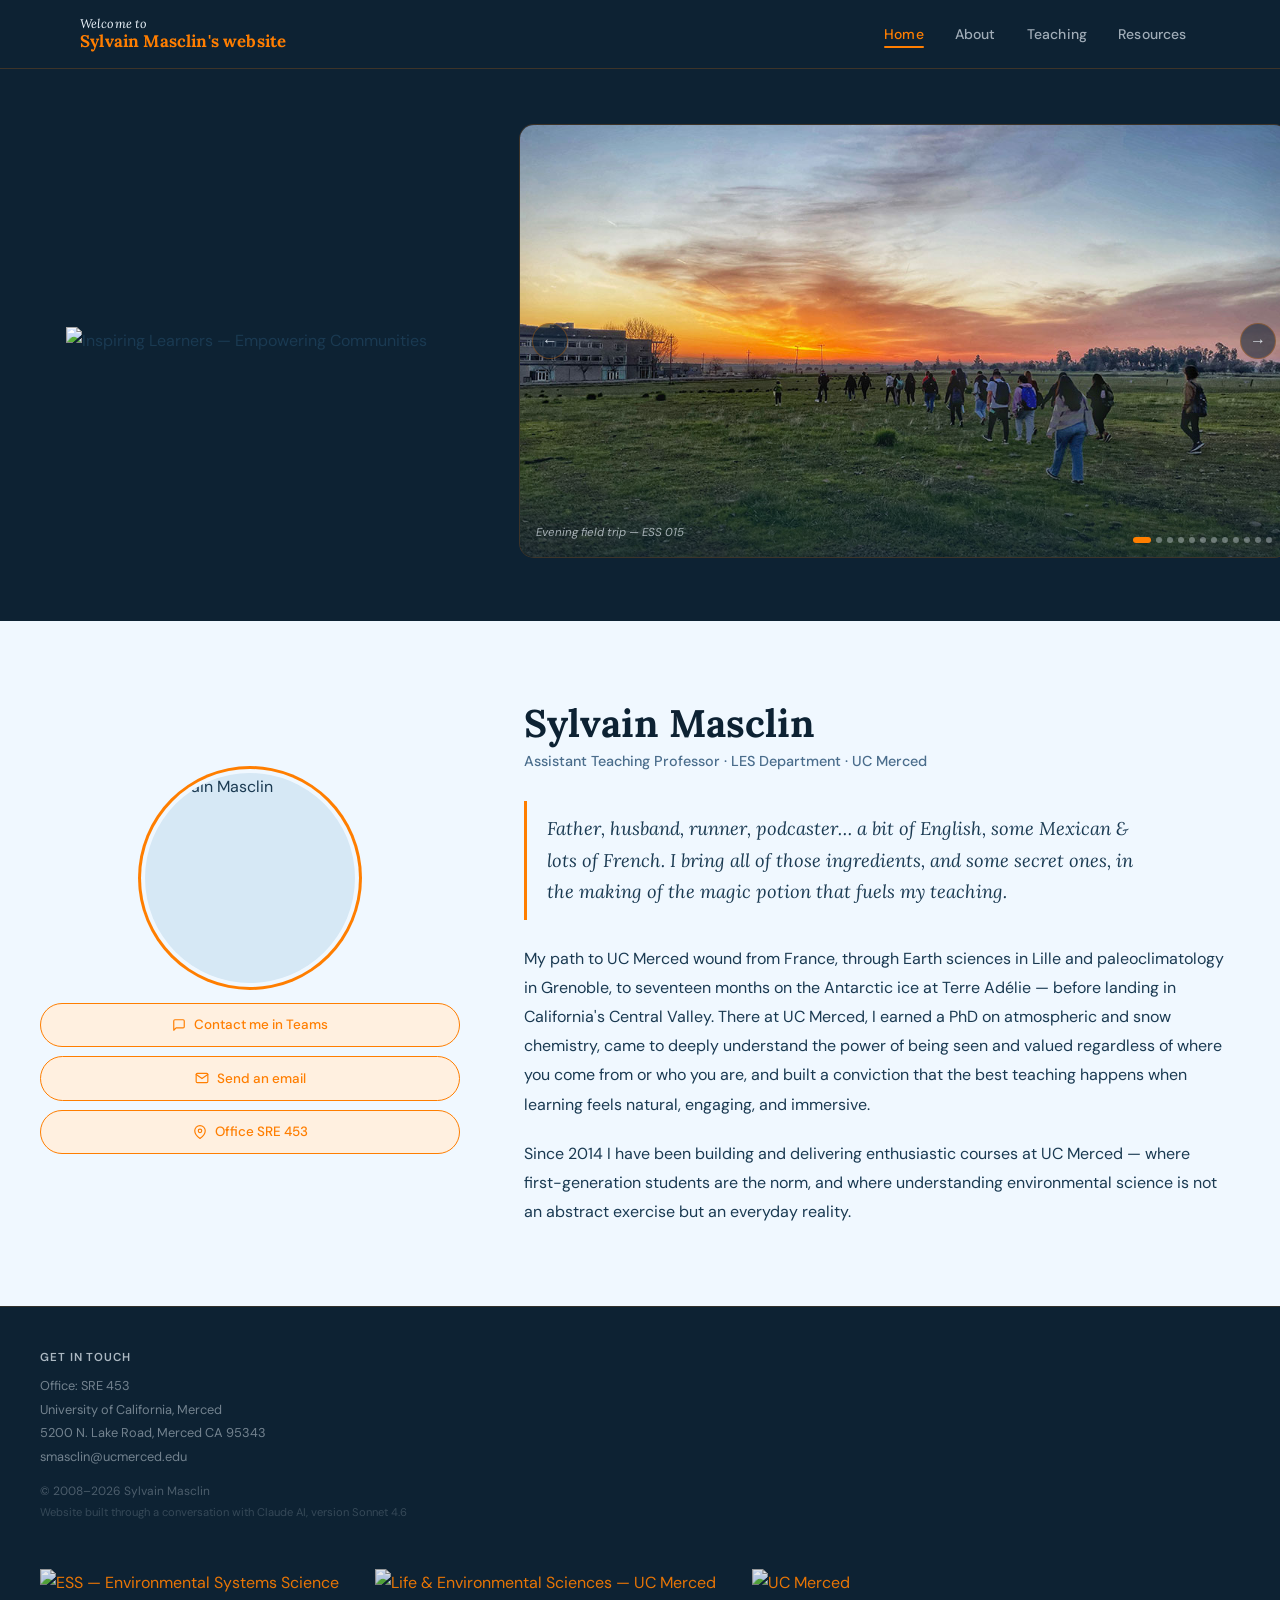
==== commit d0d2a4e6: "Add files via upload" ====
--- a/index.html
+++ b/index.html
@@ -137,7 +137,6 @@
         <li><a href="index.html" class="active">Home</a></li>
         <li><a href="about.html">About</a></li>
         <li><a href="teaching.html">Teaching</a></li>
-        <li><a href="academic.html">Academic</a></li>
         <li><a href="resources.html">Resources</a></li>
       </ul>
     </div>
